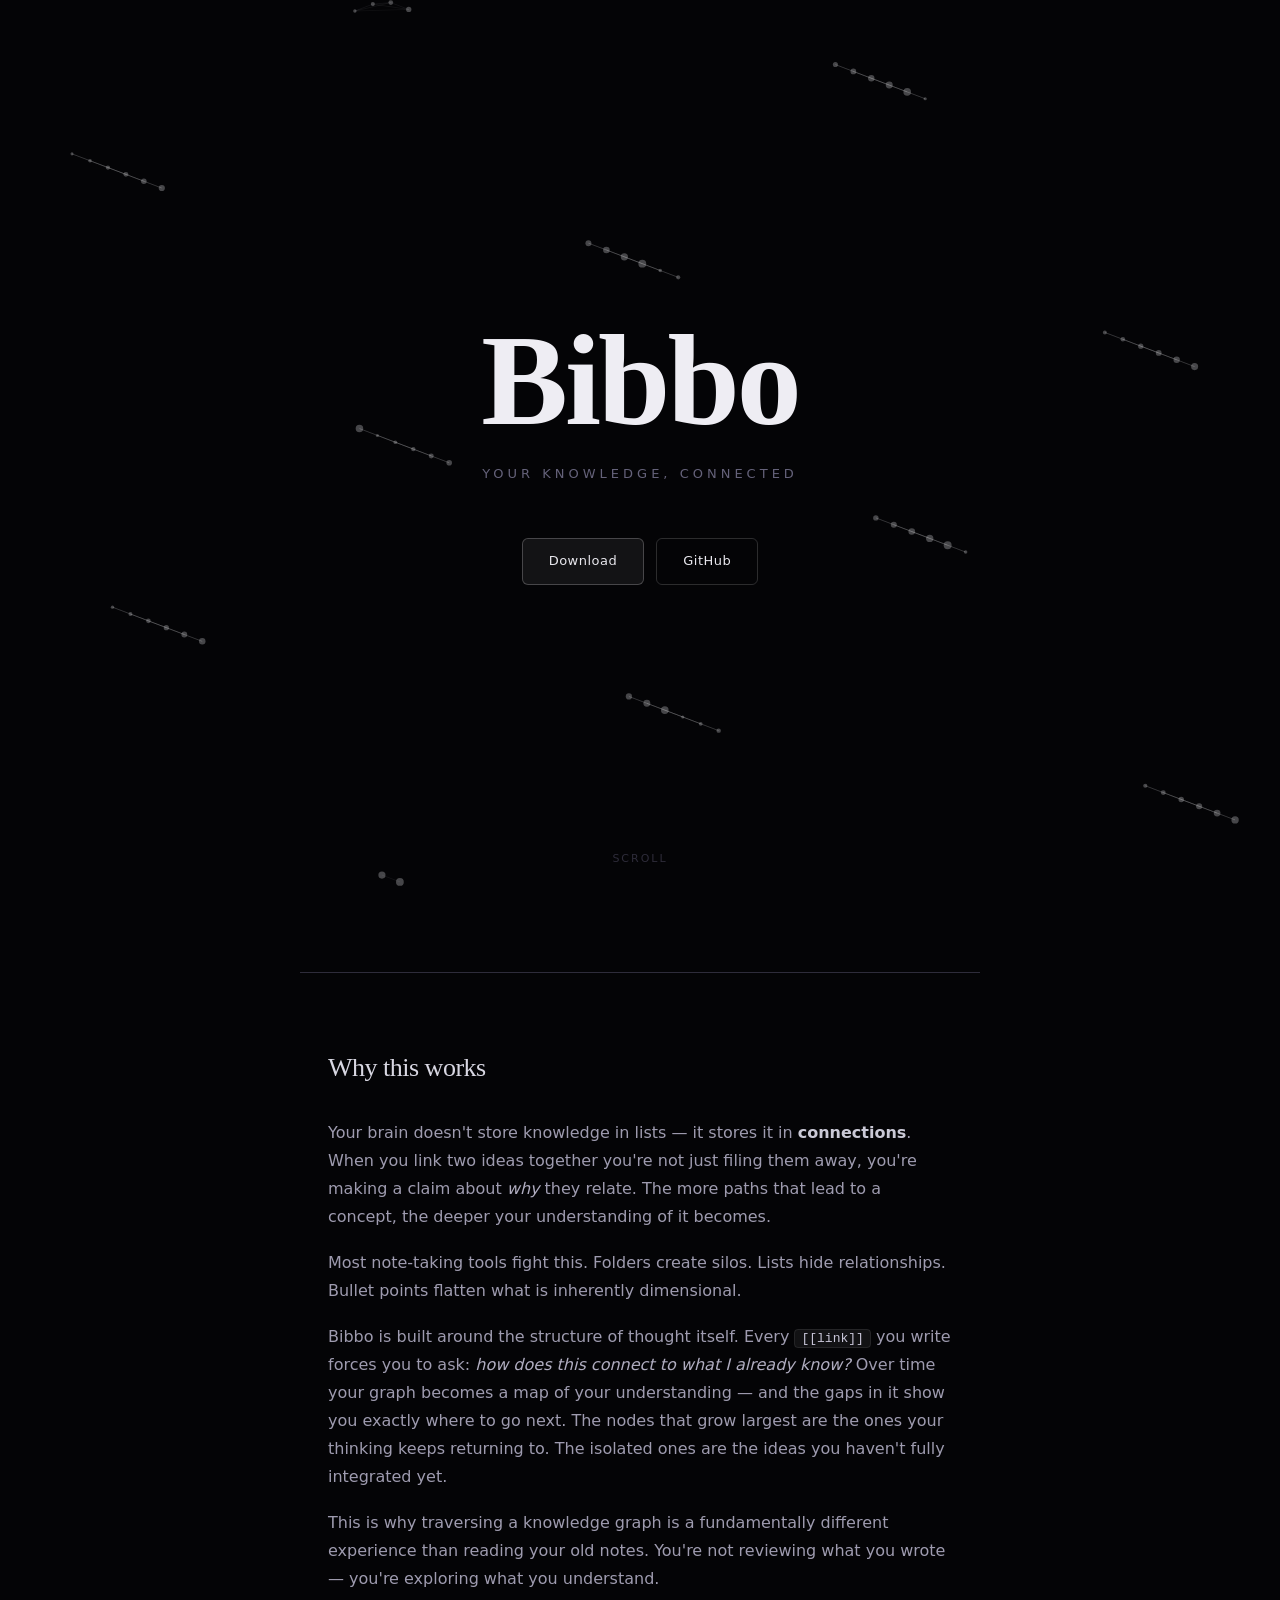
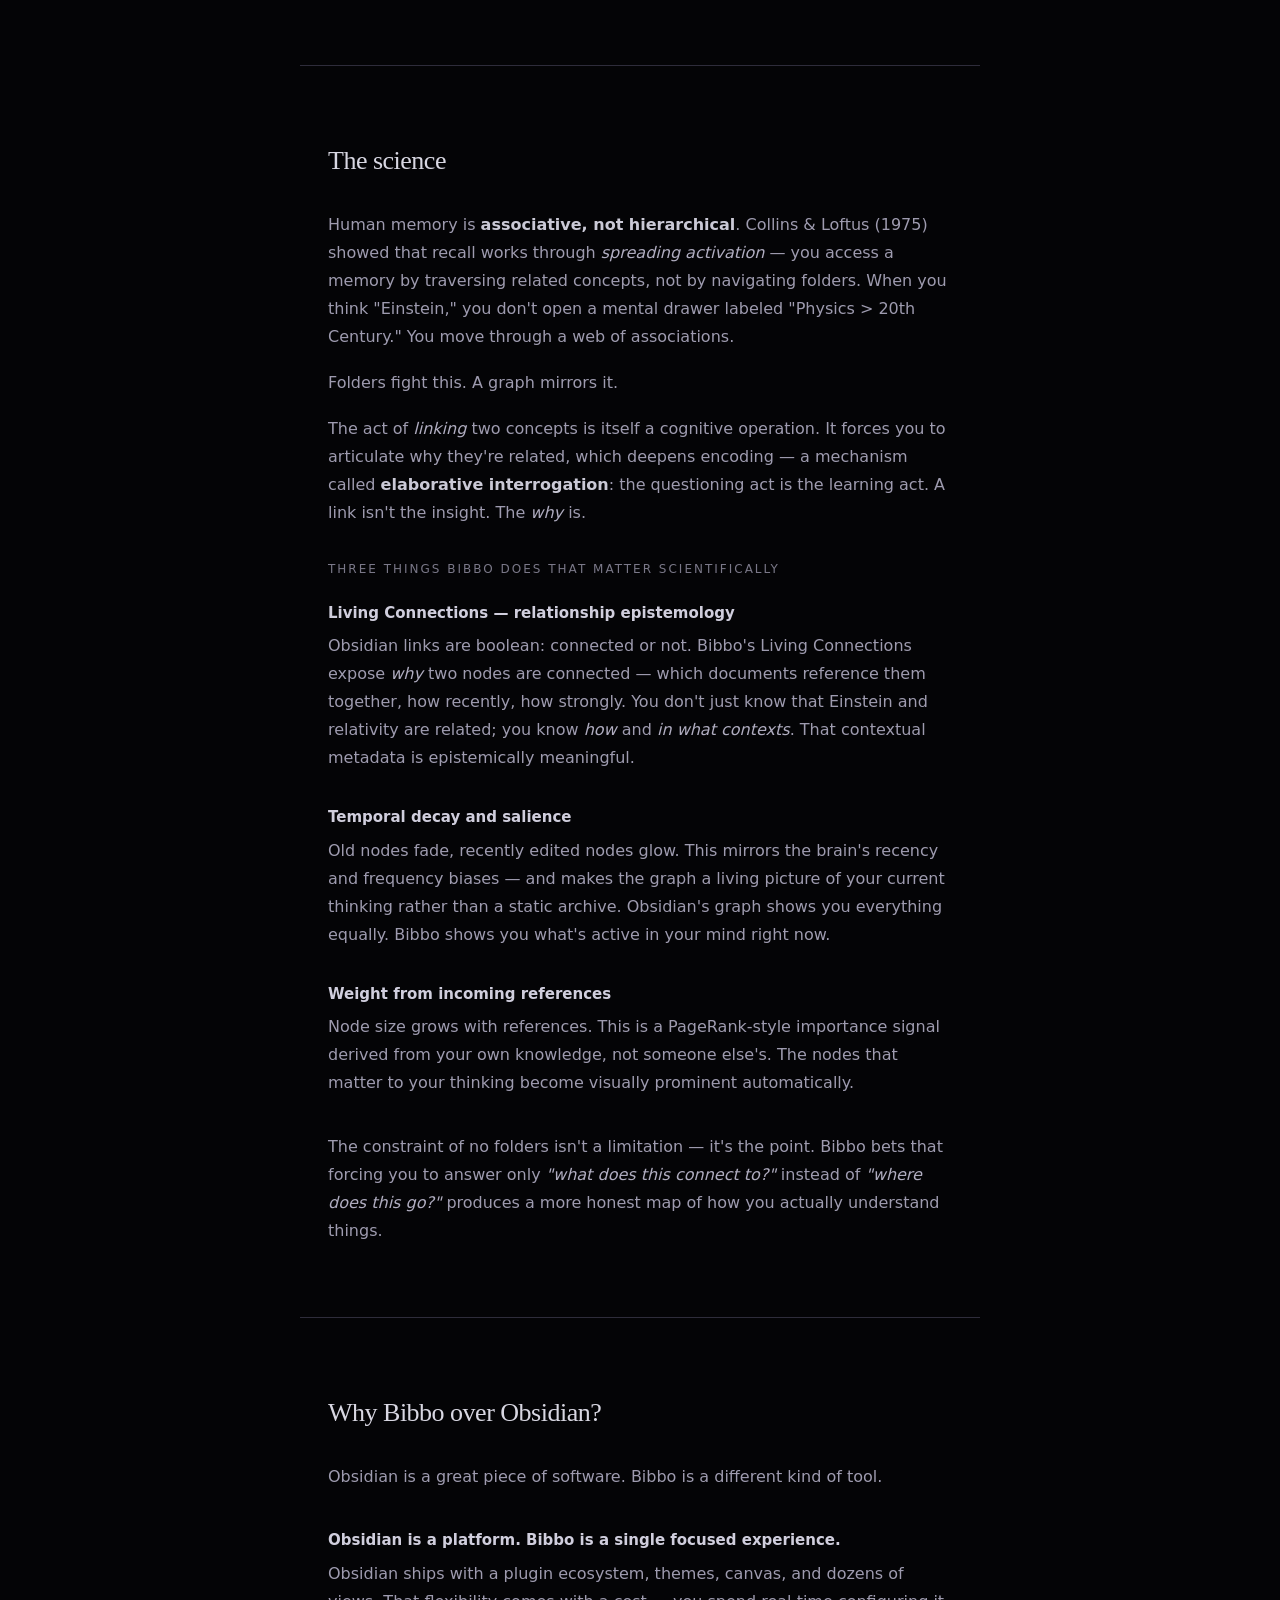
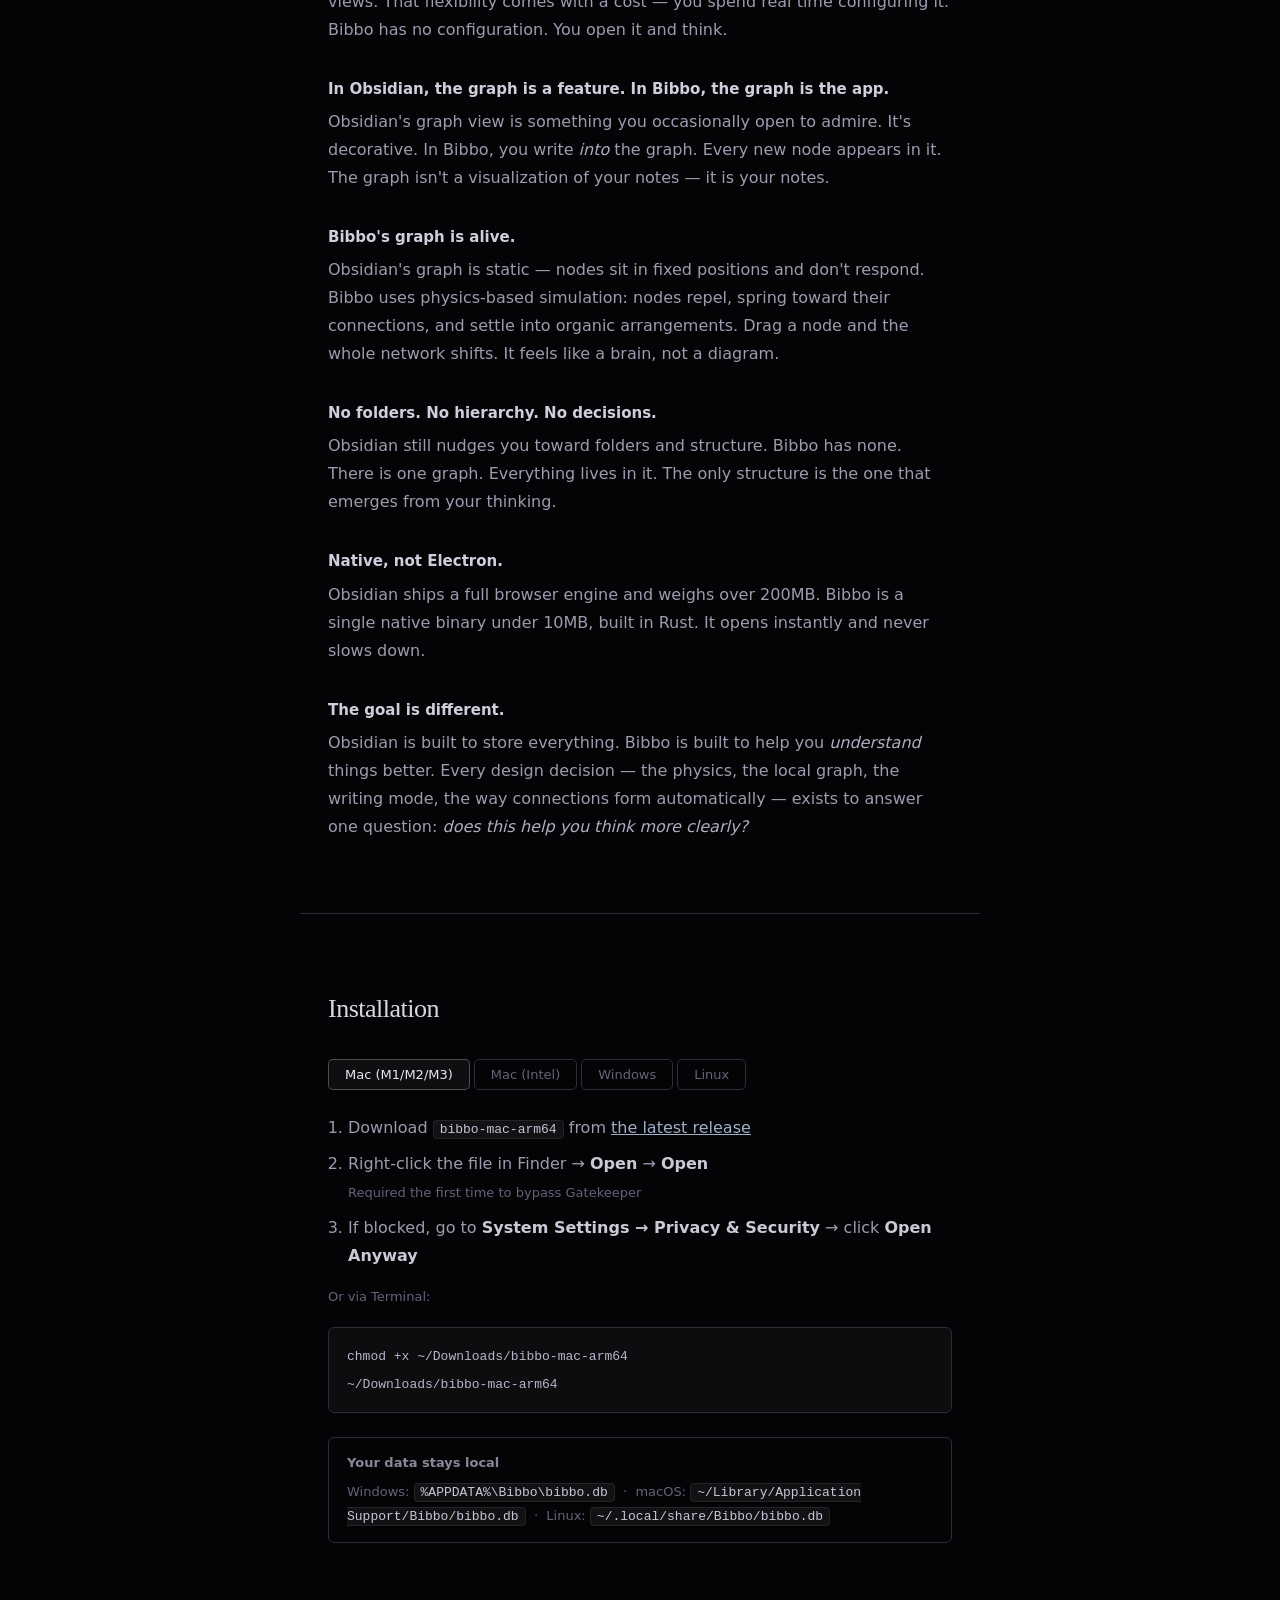
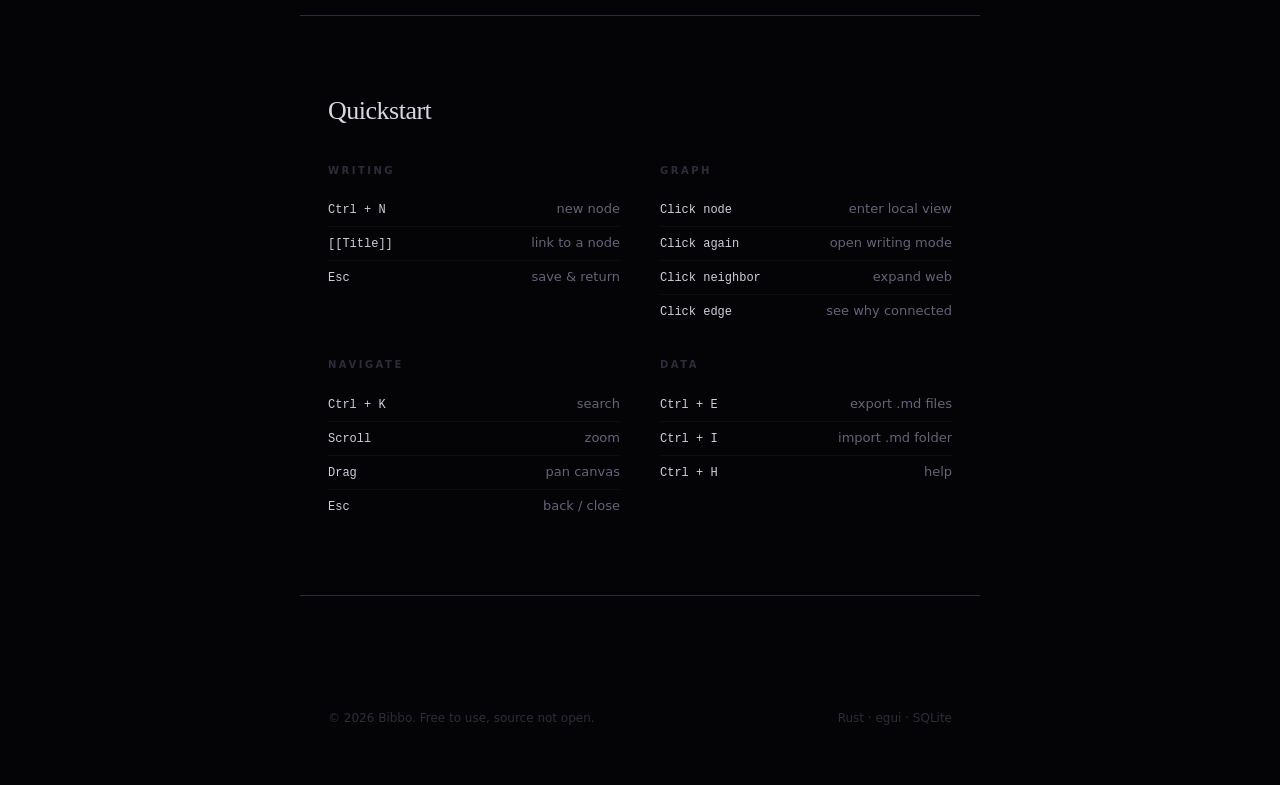
==== docs/index.html @ 81e9bf20 "updated readme" ====
<!DOCTYPE html>
<html lang="en">
<head>
  <meta charset="UTF-8" />
  <meta name="viewport" content="width=device-width, initial-scale=1.0" />
  <title>Bibbo — Your knowledge, connected</title>
  <meta name="description" content="A native desktop knowledge graph. Write nodes. Connections emerge." />
  <style>
    *, *::before, *::after { box-sizing: border-box; margin: 0; padding: 0; }

    :root {
      --bg:       #040406;
      --text:     #e8e7ed;
      --dim:      #65627a;
      --dimmer:   #2e2c3a;
      --accent:   #a0afc8;
      --node:     rgba(225, 224, 228, 0.32);
      --line:     rgba(225, 224, 228, 0.09);
      --max-w:    680px;
    }

    html { scroll-behavior: smooth; }

    body {
      background: var(--bg);
      color: var(--text);
      font-family: -apple-system, BlinkMacSystemFont, 'Segoe UI', system-ui, sans-serif;
      font-size: 16px;
      line-height: 1.75;
      overflow-x: hidden;
    }

    /* ── Canvas background ─────────────────────────────────────────── */
    #bg {
      position: fixed;
      inset: 0;
      z-index: 0;
      pointer-events: none;
    }

    /* ── Layout ────────────────────────────────────────────────────── */
    .page { position: relative; z-index: 1; }

    section {
      max-width: var(--max-w);
      margin: 0 auto;
      padding: 0 28px;
    }

    hr {
      border: none;
      border-top: 1px solid var(--dimmer);
      margin: 72px auto;
      max-width: var(--max-w);
    }

    /* ── Hero ──────────────────────────────────────────────────────── */
    .hero {
      min-height: 100vh;
      display: flex;
      flex-direction: column;
      align-items: center;
      justify-content: center;
      text-align: center;
      padding: 0 28px;
      max-width: 100%;
    }

    .hero-wordmark {
      font-family: Georgia, 'Times New Roman', serif;
      font-size: clamp(72px, 14vw, 130px);
      font-weight: bold;
      letter-spacing: -3px;
      color: #eeedf3;
      line-height: 1;
      margin-bottom: 18px;
    }

    .hero-sub {
      font-size: 13px;
      letter-spacing: 4px;
      text-transform: uppercase;
      color: var(--dim);
      margin-bottom: 52px;
    }

    .download-group {
      display: flex;
      gap: 12px;
      flex-wrap: wrap;
      justify-content: center;
    }

    .btn {
      display: inline-block;
      padding: 11px 26px;
      border: 1px solid rgba(225,224,228,0.18);
      border-radius: 6px;
      color: var(--text);
      text-decoration: none;
      font-size: 13px;
      letter-spacing: 0.5px;
      transition: border-color 0.2s, color 0.2s;
    }
    .btn:hover { border-color: rgba(225,224,228,0.5); color: #fff; }
    .btn.primary {
      background: rgba(225,224,228,0.07);
      border-color: rgba(225,224,228,0.25);
    }

    .scroll-hint {
      position: absolute;
      bottom: 32px;
      left: 50%;
      transform: translateX(-50%);
      color: var(--dimmer);
      font-size: 11px;
      letter-spacing: 2px;
      text-transform: uppercase;
      animation: pulse 2.8s ease-in-out infinite;
    }
    @keyframes pulse { 0%,100%{opacity:0.4} 50%{opacity:0.9} }

    /* ── Sections ──────────────────────────────────────────────────── */
    h2 {
      font-family: Georgia, 'Times New Roman', serif;
      font-size: 26px;
      font-weight: normal;
      color: #d8d7e2;
      margin-bottom: 28px;
      letter-spacing: -0.5px;
    }

    p { color: #9e9baf; margin-bottom: 18px; }
    p:last-child { margin-bottom: 0; }

    strong { color: #cac9d6; font-weight: 600; }
    em { color: #b0adc0; font-style: italic; }
    code {
      font-family: 'SF Mono', 'Fira Code', 'Consolas', monospace;
      font-size: 13px;
      background: rgba(255,255,255,0.06);
      border: 1px solid rgba(255,255,255,0.08);
      padding: 1px 6px;
      border-radius: 4px;
      color: #c8c5d8;
    }

    /* ── VS section ────────────────────────────────────────────────── */
    .vs-grid {
      display: flex;
      flex-direction: column;
      gap: 32px;
    }

    .vs-item strong {
      display: block;
      color: #d0cedd;
      margin-bottom: 6px;
      font-size: 15px;
    }

    .vs-item p { margin: 0; }

    /* ── Install ───────────────────────────────────────────────────── */
    .platform-tabs {
      display: flex;
      gap: 4px;
      margin-bottom: 24px;
    }

    .tab {
      padding: 7px 16px;
      border: 1px solid var(--dimmer);
      border-radius: 5px;
      background: none;
      color: var(--dim);
      font-size: 13px;
      cursor: pointer;
      transition: all 0.15s;
      font-family: inherit;
    }
    .tab.active, .tab:hover {
      border-color: rgba(225,224,228,0.3);
      color: var(--text);
      background: rgba(225,224,228,0.05);
    }

    .platform-content { display: none; }
    .platform-content.active { display: block; }

    ol { padding-left: 20px; color: #9e9baf; }
    ol li { margin-bottom: 8px; }

    pre {
      background: rgba(255,255,255,0.04);
      border: 1px solid var(--dimmer);
      border-radius: 6px;
      padding: 14px 18px;
      margin: 14px 0;
      overflow-x: auto;
    }
    pre code {
      background: none;
      border: none;
      padding: 0;
      font-size: 13px;
      color: #b8b5cc;
    }

    .data-note {
      margin-top: 24px;
      padding: 14px 18px;
      border: 1px solid var(--dimmer);
      border-radius: 6px;
      font-size: 13px;
      color: var(--dim);
    }
    .data-note strong { color: #8a8798; display: block; margin-bottom: 6px; }

    /* ── Keybinds ──────────────────────────────────────────────────── */
    .keybind-grid {
      display: grid;
      grid-template-columns: 1fr 1fr;
      gap: 28px 40px;
    }

    .keybind-group h3 {
      font-size: 10px;
      letter-spacing: 2.5px;
      text-transform: uppercase;
      color: var(--dimmer);
      margin-bottom: 14px;
    }

    .keybind-row {
      display: flex;
      justify-content: space-between;
      align-items: baseline;
      padding: 5px 0;
      border-bottom: 1px solid rgba(255,255,255,0.04);
      gap: 12px;
    }
    .keybind-row:last-child { border-bottom: none; }

    .key {
      font-family: 'SF Mono', 'Fira Code', monospace;
      font-size: 12px;
      color: #d0cedd;
      white-space: nowrap;
      flex-shrink: 0;
    }
    .keybind-desc { font-size: 13px; color: var(--dim); text-align: right; }

    /* ── Footer ────────────────────────────────────────────────────── */
    footer {
      max-width: var(--max-w);
      margin: 0 auto;
      padding: 40px 28px 60px;
      display: flex;
      justify-content: space-between;
      align-items: center;
      font-size: 12px;
      color: var(--dimmer);
    }

    footer a { color: var(--dimmer); text-decoration: none; }
    footer a:hover { color: var(--dim); }

    @media (max-width: 600px) {
      .keybind-grid { grid-template-columns: 1fr; }
      footer { flex-direction: column; gap: 8px; text-align: center; }
      .platform-tabs { flex-wrap: wrap; }
    }
  </style>
</head>
<body>

<canvas id="bg"></canvas>

<div class="page">

  <!-- ── Hero ──────────────────────────────────────────────────────── -->
  <div class="hero" style="position:relative">
    <div class="hero-wordmark">Bibbo</div>
    <div class="hero-sub">Your knowledge, connected</div>
    <div class="download-group">
      <a class="btn primary" href="https://github.com/HoraDomu/Bibbo/releases/latest">Download</a>
      <a class="btn" href="https://github.com/HoraDomu/Bibbo">GitHub</a>
    </div>
    <div class="scroll-hint">scroll</div>
  </div>

  <hr />

  <!-- ── Why it works ──────────────────────────────────────────────── -->
  <section>
    <h2>Why this works</h2>
    <p>Your brain doesn't store knowledge in lists — it stores it in <strong>connections</strong>. When you link two ideas together you're not just filing them away, you're making a claim about <em>why</em> they relate. The more paths that lead to a concept, the deeper your understanding of it becomes.</p>
    <p>Most note-taking tools fight this. Folders create silos. Lists hide relationships. Bullet points flatten what is inherently dimensional.</p>
    <p>Bibbo is built around the structure of thought itself. Every <code>[[link]]</code> you write forces you to ask: <em>how does this connect to what I already know?</em> Over time your graph becomes a map of your understanding — and the gaps in it show you exactly where to go next. The nodes that grow largest are the ones your thinking keeps returning to. The isolated ones are the ideas you haven't fully integrated yet.</p>
    <p>This is why traversing a knowledge graph is a fundamentally different experience than reading your old notes. You're not reviewing what you wrote — you're exploring what you understand.</p>
  </section>

  <hr />

  <!-- ── The science ───────────────────────────────────────────────── -->
  <section>
    <h2>The science</h2>
    <p>Human memory is <strong>associative, not hierarchical</strong>. Collins &amp; Loftus (1975) showed that recall works through <em>spreading activation</em> — you access a memory by traversing related concepts, not by navigating folders. When you think "Einstein," you don't open a mental drawer labeled "Physics &gt; 20th Century." You move through a web of associations.</p>
    <p>Folders fight this. A graph mirrors it.</p>
    <p>The act of <em>linking</em> two concepts is itself a cognitive operation. It forces you to articulate why they're related, which deepens encoding — a mechanism called <strong>elaborative interrogation</strong>: the questioning act is the learning act. A link isn't the insight. The <em>why</em> is.</p>
    <p style="margin-top:32px;margin-bottom:20px;color:#7a7888;font-size:12px;letter-spacing:2px;text-transform:uppercase">Three things Bibbo does that matter scientifically</p>
    <div class="vs-grid">
      <div class="vs-item">
        <strong>Living Connections — relationship epistemology</strong>
        <p>Obsidian links are boolean: connected or not. Bibbo's Living Connections expose <em>why</em> two nodes are connected — which documents reference them together, how recently, how strongly. You don't just know that Einstein and relativity are related; you know <em>how</em> and <em>in what contexts</em>. That contextual metadata is epistemically meaningful.</p>
      </div>
      <div class="vs-item">
        <strong>Temporal decay and salience</strong>
        <p>Old nodes fade, recently edited nodes glow. This mirrors the brain's recency and frequency biases — and makes the graph a living picture of your current thinking rather than a static archive. Obsidian's graph shows you everything equally. Bibbo shows you what's active in your mind right now.</p>
      </div>
      <div class="vs-item">
        <strong>Weight from incoming references</strong>
        <p>Node size grows with references. This is a PageRank-style importance signal derived from your own knowledge, not someone else's. The nodes that matter to your thinking become visually prominent automatically.</p>
      </div>
    </div>
    <p style="margin-top:36px">The constraint of no folders isn't a limitation — it's the point. Bibbo bets that forcing you to answer only <em>"what does this connect to?"</em> instead of <em>"where does this go?"</em> produces a more honest map of how you actually understand things.</p>
  </section>

  <hr />

  <!-- ── Why over Obsidian ──────────────────────────────────────────── -->
  <section>
    <h2>Why Bibbo over Obsidian?</h2>
    <p style="margin-bottom:36px">Obsidian is a great piece of software. Bibbo is a different kind of tool.</p>
    <div class="vs-grid">
      <div class="vs-item">
        <strong>Obsidian is a platform. Bibbo is a single focused experience.</strong>
        <p>Obsidian ships with a plugin ecosystem, themes, canvas, and dozens of views. That flexibility comes with a cost — you spend real time configuring it. Bibbo has no configuration. You open it and think.</p>
      </div>
      <div class="vs-item">
        <strong>In Obsidian, the graph is a feature. In Bibbo, the graph is the app.</strong>
        <p>Obsidian's graph view is something you occasionally open to admire. It's decorative. In Bibbo, you write <em>into</em> the graph. Every new node appears in it. The graph isn't a visualization of your notes — it is your notes.</p>
      </div>
      <div class="vs-item">
        <strong>Bibbo's graph is alive.</strong>
        <p>Obsidian's graph is static — nodes sit in fixed positions and don't respond. Bibbo uses physics-based simulation: nodes repel, spring toward their connections, and settle into organic arrangements. Drag a node and the whole network shifts. It feels like a brain, not a diagram.</p>
      </div>
      <div class="vs-item">
        <strong>No folders. No hierarchy. No decisions.</strong>
        <p>Obsidian still nudges you toward folders and structure. Bibbo has none. There is one graph. Everything lives in it. The only structure is the one that emerges from your thinking.</p>
      </div>
      <div class="vs-item">
        <strong>Native, not Electron.</strong>
        <p>Obsidian ships a full browser engine and weighs over 200MB. Bibbo is a single native binary under 10MB, built in Rust. It opens instantly and never slows down.</p>
      </div>
      <div class="vs-item">
        <strong>The goal is different.</strong>
        <p>Obsidian is built to store everything. Bibbo is built to help you <em>understand</em> things better. Every design decision — the physics, the local graph, the writing mode, the way connections form automatically — exists to answer one question: <em>does this help you think more clearly?</em></p>
      </div>
    </div>
  </section>

  <hr />

  <!-- ── Install ────────────────────────────────────────────────────── -->
  <section>
    <h2>Installation</h2>
    <div class="platform-tabs">
      <button class="tab active" onclick="showPlatform('mac-arm')">Mac (M1/M2/M3)</button>
      <button class="tab" onclick="showPlatform('mac-intel')">Mac (Intel)</button>
      <button class="tab" onclick="showPlatform('windows')">Windows</button>
      <button class="tab" onclick="showPlatform('linux')">Linux</button>
    </div>

    <div id="mac-arm" class="platform-content active">
      <ol>
        <li>Download <code>bibbo-mac-arm64</code> from <a href="https://github.com/HoraDomu/Bibbo/releases/latest" style="color:var(--accent)">the latest release</a></li>
        <li>Right-click the file in Finder → <strong>Open</strong> → <strong>Open</strong><br/><span style="color:var(--dim);font-size:13px">Required the first time to bypass Gatekeeper</span></li>
        <li>If blocked, go to <strong>System Settings → Privacy &amp; Security</strong> → click <strong>Open Anyway</strong></li>
      </ol>
      <p style="margin-top:16px;font-size:13px;color:var(--dim)">Or via Terminal:</p>
      <pre><code>chmod +x ~/Downloads/bibbo-mac-arm64
~/Downloads/bibbo-mac-arm64</code></pre>
    </div>

    <div id="mac-intel" class="platform-content">
      <ol>
        <li>Download <code>bibbo-mac-intel</code> from <a href="https://github.com/HoraDomu/Bibbo/releases/latest" style="color:var(--accent)">the latest release</a></li>
        <li>Right-click the file in Finder → <strong>Open</strong> → <strong>Open</strong></li>
        <li>If blocked, go to <strong>System Settings → Privacy &amp; Security</strong> → click <strong>Open Anyway</strong></li>
      </ol>
      <pre><code>chmod +x ~/Downloads/bibbo-mac-intel
~/Downloads/bibbo-mac-intel</code></pre>
    </div>

    <div id="windows" class="platform-content">
      <ol>
        <li>Download <code>bibbo-windows.exe</code> from <a href="https://github.com/HoraDomu/Bibbo/releases/latest" style="color:var(--accent)">the latest release</a></li>
        <li>Double-click to run — no installation needed</li>
        <li>If Windows Defender shows a warning, click <strong>More info → Run anyway</strong></li>
      </ol>
    </div>

    <div id="linux" class="platform-content">
      <ol>
        <li>Download <code>bibbo-linux</code> from <a href="https://github.com/HoraDomu/Bibbo/releases/latest" style="color:var(--accent)">the latest release</a></li>
      </ol>
      <pre><code>chmod +x ~/Downloads/bibbo-linux
~/Downloads/bibbo-linux</code></pre>
    </div>

    <div class="data-note">
      <strong>Your data stays local</strong>
      Windows: <code>%APPDATA%\Bibbo\bibbo.db</code> &nbsp;·&nbsp;
      macOS: <code>~/Library/Application Support/Bibbo/bibbo.db</code> &nbsp;·&nbsp;
      Linux: <code>~/.local/share/Bibbo/bibbo.db</code>
    </div>
  </section>

  <hr />

  <!-- ── Keybinds ───────────────────────────────────────────────────── -->
  <section>
    <h2>Quickstart</h2>
    <div class="keybind-grid">
      <div class="keybind-group">
        <h3>Writing</h3>
        <div class="keybind-row"><span class="key">Ctrl + N</span><span class="keybind-desc">new node</span></div>
        <div class="keybind-row"><span class="key">[[Title]]</span><span class="keybind-desc">link to a node</span></div>
        <div class="keybind-row"><span class="key">Esc</span><span class="keybind-desc">save &amp; return</span></div>
      </div>
      <div class="keybind-group">
        <h3>Graph</h3>
        <div class="keybind-row"><span class="key">Click node</span><span class="keybind-desc">enter local view</span></div>
        <div class="keybind-row"><span class="key">Click again</span><span class="keybind-desc">open writing mode</span></div>
        <div class="keybind-row"><span class="key">Click neighbor</span><span class="keybind-desc">expand web</span></div>
        <div class="keybind-row"><span class="key">Click edge</span><span class="keybind-desc">see why connected</span></div>
      </div>
      <div class="keybind-group">
        <h3>Navigate</h3>
        <div class="keybind-row"><span class="key">Ctrl + K</span><span class="keybind-desc">search</span></div>
        <div class="keybind-row"><span class="key">Scroll</span><span class="keybind-desc">zoom</span></div>
        <div class="keybind-row"><span class="key">Drag</span><span class="keybind-desc">pan canvas</span></div>
        <div class="keybind-row"><span class="key">Esc</span><span class="keybind-desc">back / close</span></div>
      </div>
      <div class="keybind-group">
        <h3>Data</h3>
        <div class="keybind-row"><span class="key">Ctrl + E</span><span class="keybind-desc">export .md files</span></div>
        <div class="keybind-row"><span class="key">Ctrl + I</span><span class="keybind-desc">import .md folder</span></div>
        <div class="keybind-row"><span class="key">Ctrl + H</span><span class="keybind-desc">help</span></div>
      </div>
    </div>
  </section>

  <hr />

  <!-- ── Footer ────────────────────────────────────────────────────── -->
  <footer>
    <span>© 2026 Bibbo. Free to use, source not open.</span>
    <span>Rust · egui · SQLite</span>
  </footer>

</div>

<script>
  // ── Canvas node animation ──────────────────────────────────────────
  const canvas = document.getElementById('bg');
  const ctx    = canvas.getContext('2d');

  const NODE_COUNT = 60;
  const MAX_DIST   = 190;
  const SPEED      = 0.28;

  let nodes = [];
  let W, H;

  function resize() {
    W = canvas.width  = window.innerWidth;
    H = canvas.height = window.innerHeight;
  }

  function init() {
    resize();
    nodes = Array.from({ length: NODE_COUNT }, (_, i) => {
      const seed = (i + 1) * 1664525 + 1013904223;
      return {
        x:  (seed         & 0xFFFF) / 0xFFFF * W,
        y:  ((seed >> 8)  & 0xFFFF) / 0xFFFF * H,
        vx: ((seed >> 16) & 0xFF)   / 255 * SPEED * 2 - SPEED,
        vy: ((seed >> 24) & 0xFF)   / 255 * SPEED * 2 - SPEED,
        r:  ((seed >> 12) & 0xFF)   / 255 * 2.5 + 1.5,
      };
    });
  }

  function draw() {
    ctx.clearRect(0, 0, W, H);

    for (const n of nodes) {
      n.x += n.vx;
      n.y += n.vy;
      if (n.x < 0)  { n.x = 0;  n.vx *= -1; }
      if (n.x > W)  { n.x = W;  n.vx *= -1; }
      if (n.y < 0)  { n.y = 0;  n.vy *= -1; }
      if (n.y > H)  { n.y = H;  n.vy *= -1; }
    }

    // Edges
    for (let i = 0; i < nodes.length; i++) {
      for (let j = i + 1; j < nodes.length; j++) {
        const dx = nodes[i].x - nodes[j].x;
        const dy = nodes[i].y - nodes[j].y;
        const d  = Math.sqrt(dx * dx + dy * dy);
        if (d < MAX_DIST) {
          ctx.beginPath();
          ctx.moveTo(nodes[i].x, nodes[i].y);
          ctx.lineTo(nodes[j].x, nodes[j].y);
          ctx.strokeStyle = `rgba(225,224,228,${(1 - d / MAX_DIST) * 0.10})`;
          ctx.lineWidth = 0.7;
          ctx.stroke();
        }
      }
    }

    // Nodes
    for (const n of nodes) {
      ctx.beginPath();
      ctx.arc(n.x, n.y, n.r, 0, Math.PI * 2);
      ctx.fillStyle = 'rgba(225,224,228,0.30)';
      ctx.fill();
    }

    requestAnimationFrame(draw);
  }

  window.addEventListener('resize', () => { resize(); });
  init();
  draw();

  // ── Platform tabs ─────────────────────────────────────────────────
  function showPlatform(id) {
    document.querySelectorAll('.platform-content').forEach(el => el.classList.remove('active'));
    document.querySelectorAll('.tab').forEach(el => el.classList.remove('active'));
    document.getElementById(id).classList.add('active');
    event.target.classList.add('active');
  }
</script>

</body>
</html>
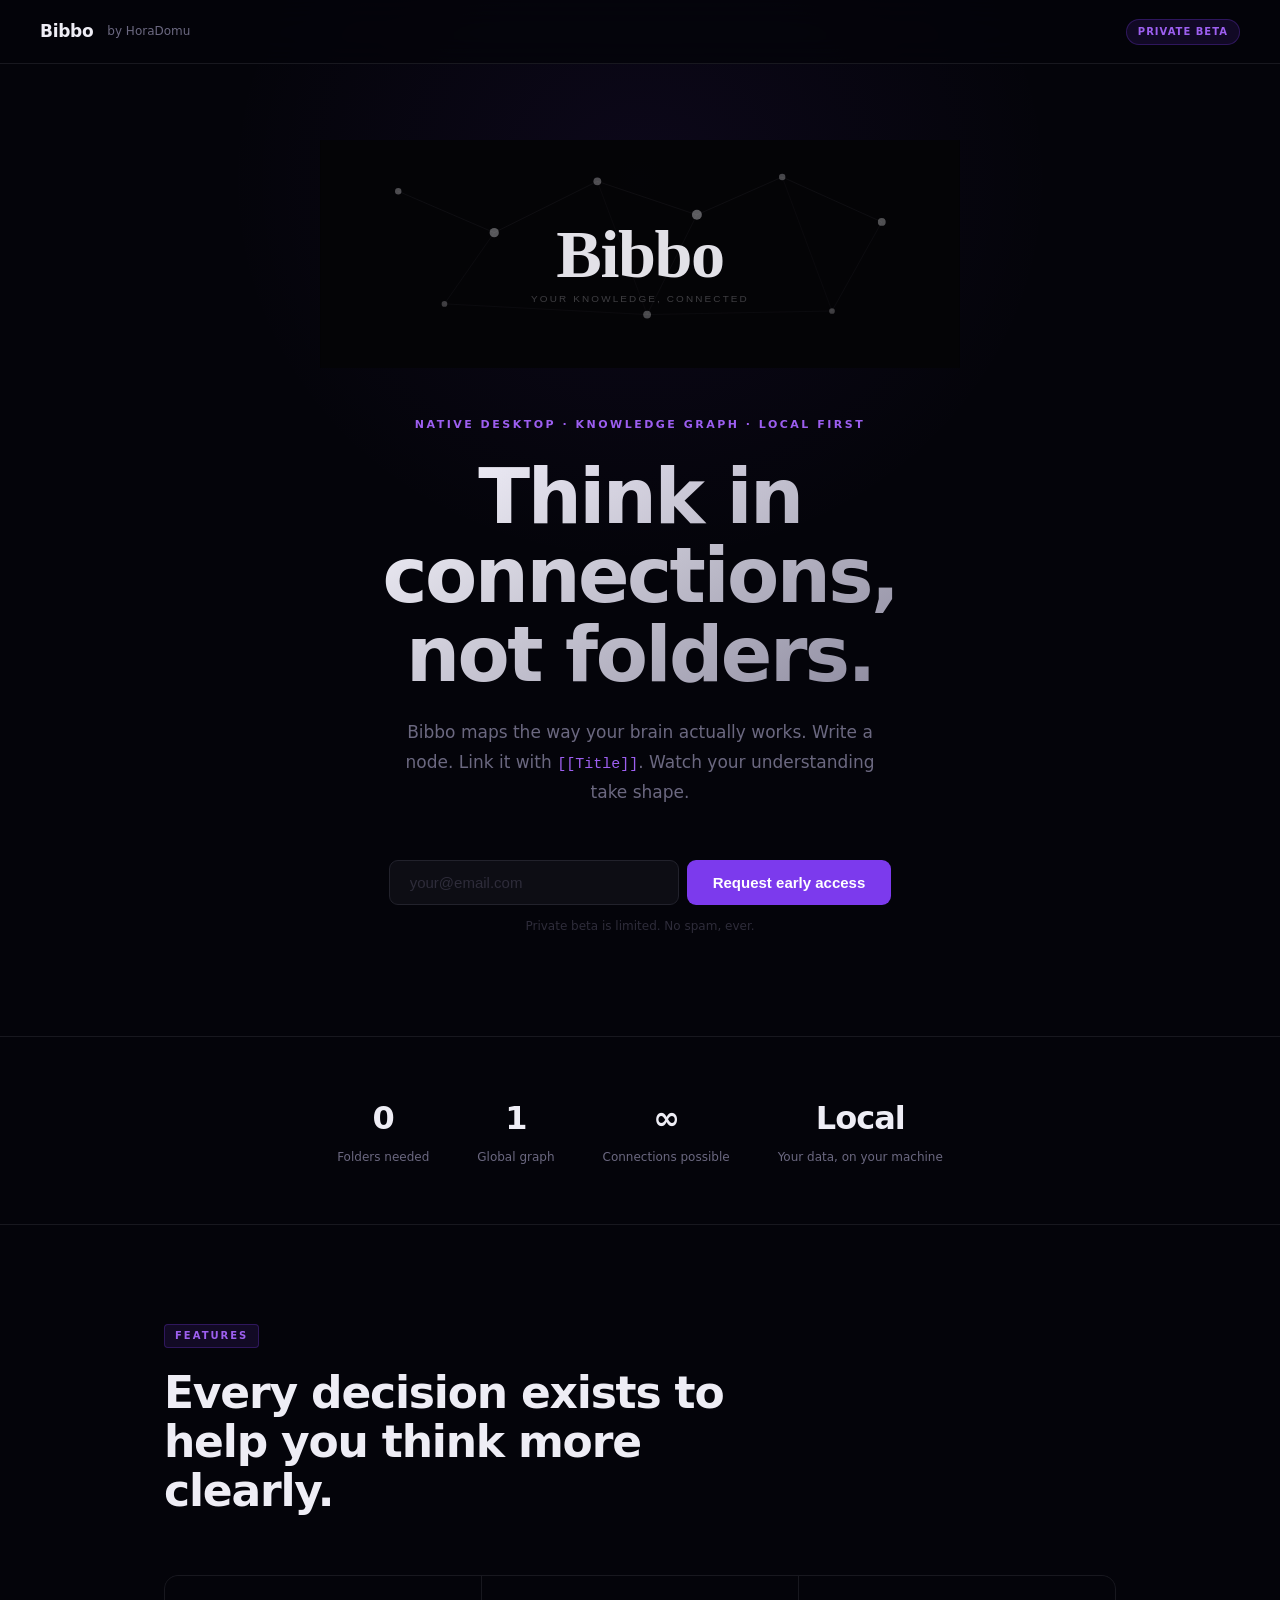
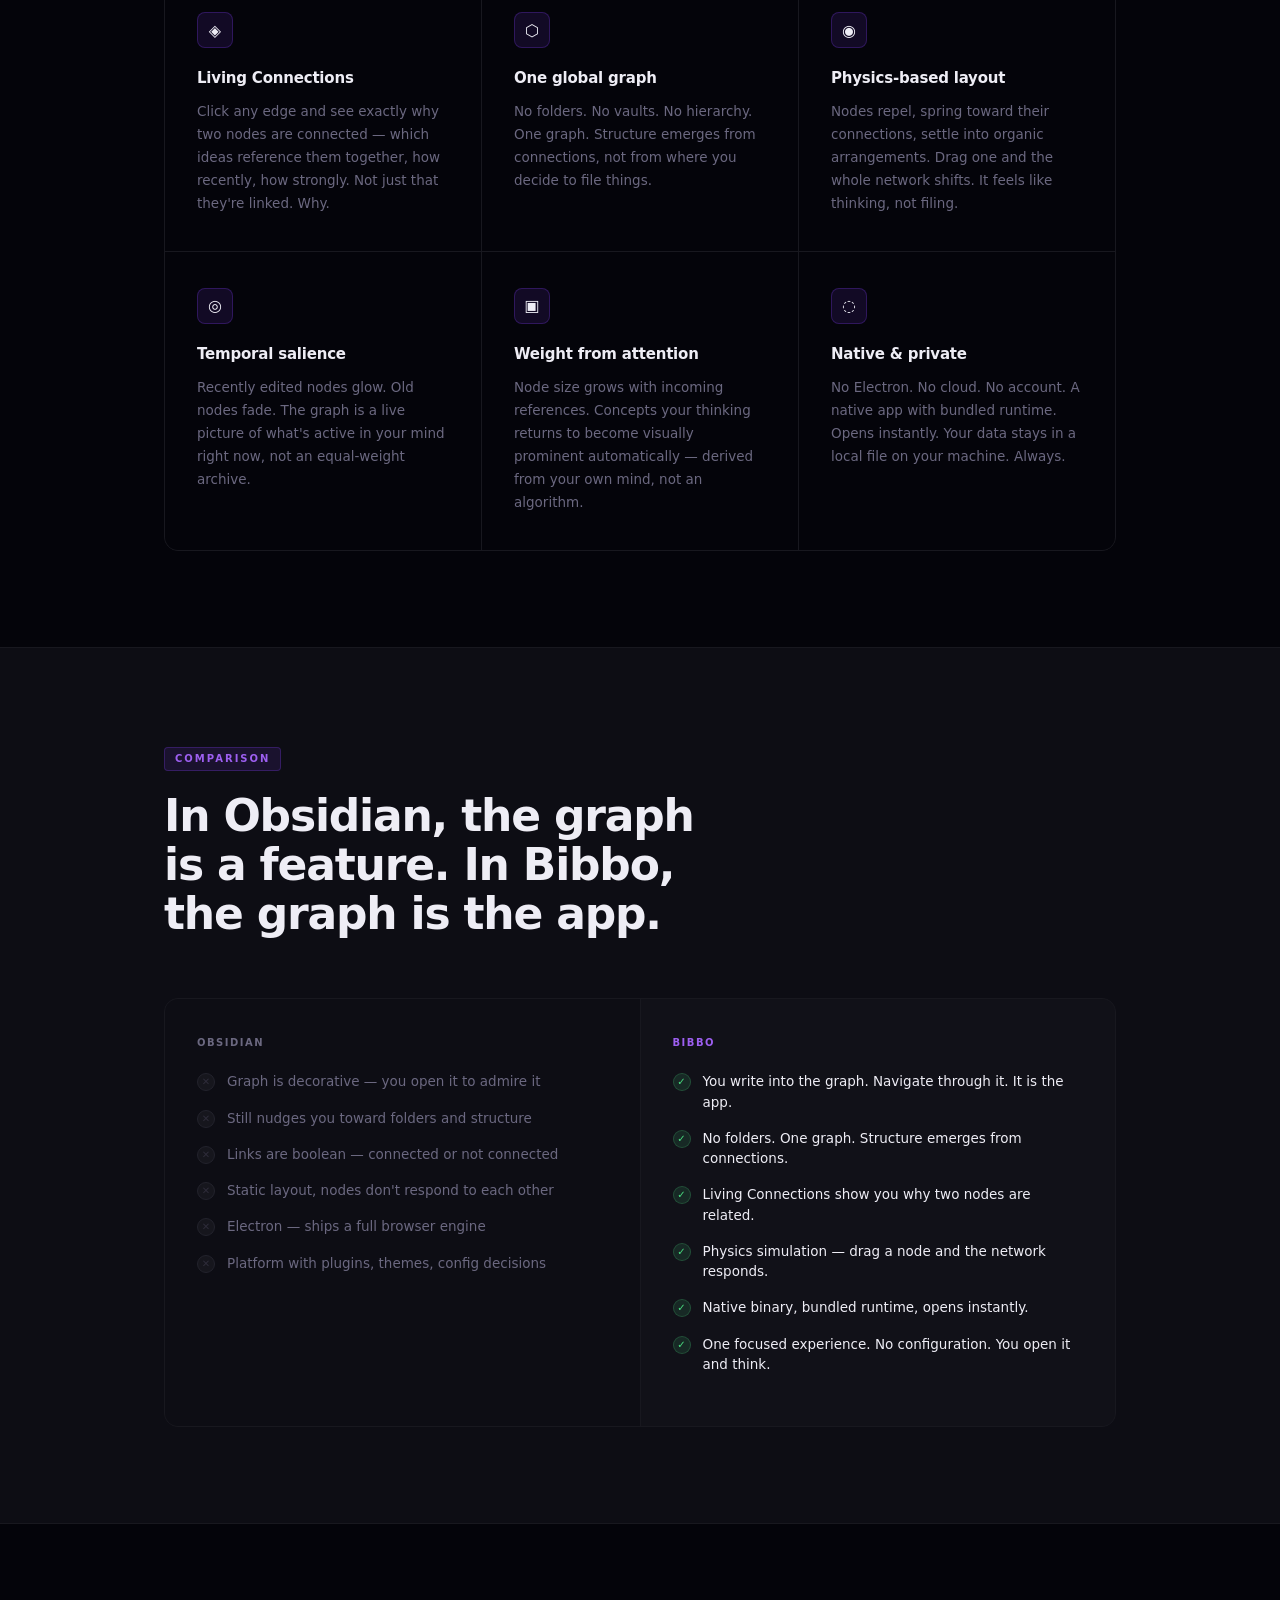
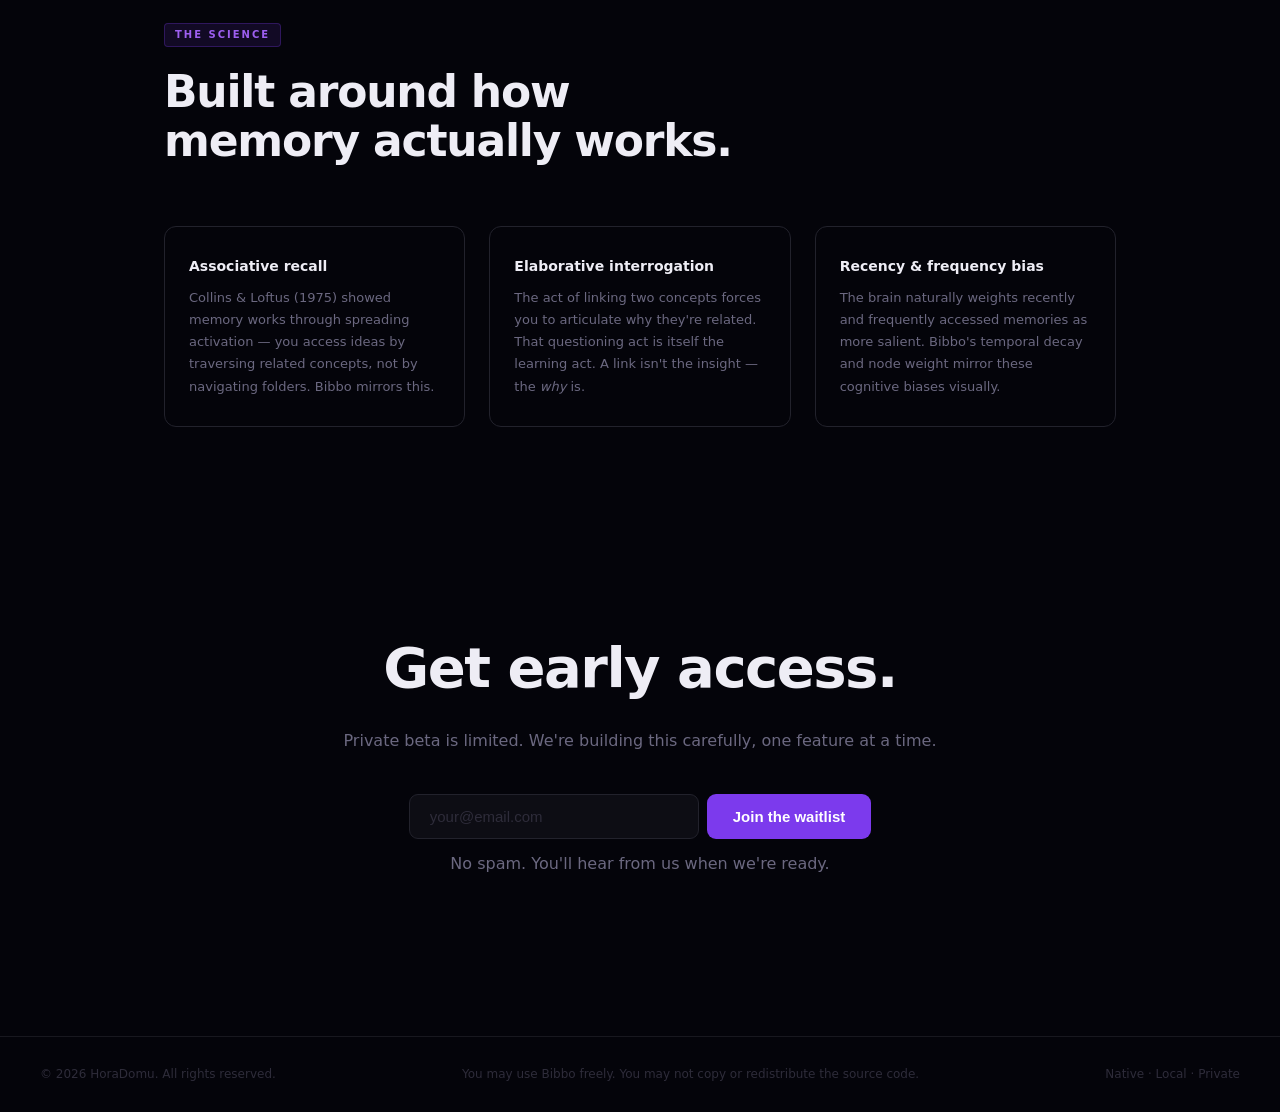
==== commit 5593f472: "Move site into docs/ for github Pages" ====
--- a/docs/index.html
+++ b/docs/index.html
@@ -3,20 +3,27 @@
 <head>
   <meta charset="UTF-8" />
   <meta name="viewport" content="width=device-width, initial-scale=1.0" />
-  <title>Bibbo — Your knowledge, connected</title>
-  <meta name="description" content="A native desktop knowledge graph. Write nodes. Connections emerge." />
+  <title>Bibbo — Think in connections, not folders</title>
+  <meta name="description" content="A native desktop knowledge graph by HoraDomu. Write nodes. Connections emerge. Private beta — join the waitlist." />
+  <meta property="og:title" content="Bibbo — Think in connections, not folders" />
+  <meta property="og:description" content="A native desktop knowledge graph. Write nodes. Connections emerge." />
+  <meta property="og:type" content="website" />
   <style>
     *, *::before, *::after { box-sizing: border-box; margin: 0; padding: 0; }
 
     :root {
-      --bg:       #040406;
-      --text:     #e8e7ed;
-      --dim:      #65627a;
-      --dimmer:   #2e2c3a;
-      --accent:   #a0afc8;
-      --node:     rgba(225, 224, 228, 0.32);
-      --line:     rgba(225, 224, 228, 0.09);
-      --max-w:    680px;
+      --bg:           #04040a;
+      --surface:      #0d0d14;
+      --surface2:     #111118;
+      --border:       #18181f;
+      --border2:      #22222c;
+      --text:         #eeedf5;
+      --muted:        #6b6880;
+      --dim:          #2e2c3a;
+      --accent:       #7c3aed;
+      --accent-mid:   #9d5ff0;
+      --accent-glow:  rgba(124, 58, 237, 0.12);
+      --accent-border: rgba(124, 58, 237, 0.28);
     }
 
     html { scroll-behavior: smooth; }
@@ -25,36 +32,66 @@
       background: var(--bg);
       color: var(--text);
       font-family: -apple-system, BlinkMacSystemFont, 'Segoe UI', system-ui, sans-serif;
-      font-size: 16px;
-      line-height: 1.75;
+      line-height: 1.6;
+      -webkit-font-smoothing: antialiased;
       overflow-x: hidden;
     }
 
-    /* ── Canvas background ─────────────────────────────────────────── */
-    #bg {
+    /* ─── Nav ─────────────────────────────────────────────── */
+    nav {
       position: fixed;
-      inset: 0;
-      z-index: 0;
-      pointer-events: none;
-    }
-
-    /* ── Layout ────────────────────────────────────────────────────── */
-    .page { position: relative; z-index: 1; }
-
-    section {
-      max-width: var(--max-w);
-      margin: 0 auto;
-      padding: 0 28px;
-    }
-
-    hr {
-      border: none;
-      border-top: 1px solid var(--dimmer);
-      margin: 72px auto;
-      max-width: var(--max-w);
-    }
-
-    /* ── Hero ──────────────────────────────────────────────────────── */
+      top: 0; left: 0; right: 0;
+      z-index: 100;
+      display: flex;
+      align-items: center;
+      justify-content: space-between;
+      padding: 18px 40px;
+      background: rgba(4,4,10,0.82);
+      backdrop-filter: blur(16px);
+      -webkit-backdrop-filter: blur(16px);
+      border-bottom: 1px solid var(--border);
+    }
+
+    .nav-left {
+      display: flex;
+      align-items: center;
+      gap: 14px;
+    }
+
+    .nav-logo {
+      font-size: 17px;
+      font-weight: 700;
+      letter-spacing: -0.3px;
+      color: var(--text);
+      text-decoration: none;
+    }
+
+    .nav-by {
+      font-size: 12px;
+      color: var(--muted);
+    }
+
+    .nav-by a {
+      color: var(--muted);
+      text-decoration: none;
+      transition: color 0.15s;
+    }
+
+    .nav-by a:hover { color: var(--text); }
+
+    .beta-pill {
+      font-size: 10px;
+      font-weight: 600;
+      letter-spacing: 1px;
+      text-transform: uppercase;
+      color: var(--accent-mid);
+      background: var(--accent-glow);
+      border: 1px solid var(--accent-border);
+      border-radius: 20px;
+      padding: 4px 11px;
+    }
+
+    /* ─── Hero ─────────────────────────────────────────────── */
     .hero {
       min-height: 100vh;
       display: flex;
@@ -62,491 +99,535 @@
       align-items: center;
       justify-content: center;
       text-align: center;
-      padding: 0 28px;
-      max-width: 100%;
-    }
-
-    .hero-wordmark {
-      font-family: Georgia, 'Times New Roman', serif;
-      font-size: clamp(72px, 14vw, 130px);
-      font-weight: bold;
-      letter-spacing: -3px;
-      color: #eeedf3;
-      line-height: 1;
-      margin-bottom: 18px;
+      padding: 140px 24px 100px;
+      position: relative;
+    }
+
+    .hero-glow {
+      position: absolute;
+      top: 0; left: 50%;
+      transform: translateX(-50%);
+      width: 900px;
+      height: 600px;
+      background: radial-gradient(ellipse at 50% 30%, rgba(124,58,237,0.07) 0%, transparent 65%);
+      pointer-events: none;
+    }
+
+    .hero-logo {
+      width: min(640px, 90vw);
+      margin-bottom: 48px;
+      opacity: 0.95;
+    }
+
+    .hero-eyebrow {
+      font-size: 11px;
+      font-weight: 600;
+      letter-spacing: 2.5px;
+      text-transform: uppercase;
+      color: var(--accent-mid);
+      margin-bottom: 24px;
+    }
+
+    .hero h1 {
+      font-size: clamp(36px, 6.5vw, 76px);
+      font-weight: 700;
+      letter-spacing: -2.5px;
+      line-height: 1.04;
+      max-width: 780px;
+      margin-bottom: 24px;
+      background: linear-gradient(145deg, #eeedf5 20%, #7b788f 100%);
+      -webkit-background-clip: text;
+      -webkit-text-fill-color: transparent;
+      background-clip: text;
     }
 
     .hero-sub {
-      font-size: 13px;
-      letter-spacing: 4px;
-      text-transform: uppercase;
-      color: var(--dim);
-      margin-bottom: 52px;
-    }
-
-    .download-group {
-      display: flex;
+      font-size: 17px;
+      color: var(--muted);
+      max-width: 480px;
+      margin: 0 auto 52px;
+      line-height: 1.75;
+    }
+
+    /* ─── Waitlist ──────────────────────────────────────────── */
+    .waitlist-wrap {
+      display: flex;
+      flex-direction: column;
+      align-items: center;
       gap: 12px;
+    }
+
+    .waitlist-form {
+      display: flex;
+      gap: 8px;
       flex-wrap: wrap;
       justify-content: center;
     }
 
-    .btn {
+    .waitlist-form input[type="email"] {
+      background: var(--surface);
+      border: 1px solid var(--border2);
+      border-radius: 9px;
+      color: var(--text);
+      font-size: 15px;
+      padding: 13px 20px;
+      width: 290px;
+      outline: none;
+      transition: border-color 0.2s, box-shadow 0.2s;
+    }
+
+    .waitlist-form input::placeholder { color: var(--dim); }
+
+    .waitlist-form input:focus {
+      border-color: var(--accent-border);
+      box-shadow: 0 0 0 3px var(--accent-glow);
+    }
+
+    .waitlist-form button {
+      background: var(--accent);
+      border: none;
+      border-radius: 9px;
+      color: #fff;
+      cursor: pointer;
+      font-size: 15px;
+      font-weight: 600;
+      padding: 13px 26px;
+      transition: background 0.15s, transform 0.1s;
+      white-space: nowrap;
+    }
+
+    .waitlist-form button:hover { background: var(--accent-mid); }
+    .waitlist-form button:active { transform: scale(0.97); }
+
+    .waitlist-note {
+      font-size: 12px;
+      color: var(--dim);
+    }
+
+    .confirmed {
+      display: none;
+      font-size: 14px;
+      color: #4ade80;
+      background: rgba(74,222,128,0.08);
+      border: 1px solid rgba(74,222,128,0.2);
+      border-radius: 8px;
+      padding: 10px 20px;
+    }
+
+    /* ─── Stats row ─────────────────────────────────────────── */
+    .stats {
+      display: flex;
+      justify-content: center;
+      gap: 48px;
+      padding: 56px 24px;
+      border-top: 1px solid var(--border);
+      border-bottom: 1px solid var(--border);
+      flex-wrap: wrap;
+    }
+
+    .stat { text-align: center; }
+
+    .stat-num {
+      font-size: 32px;
+      font-weight: 700;
+      letter-spacing: -1px;
+      color: var(--text);
+      display: block;
+    }
+
+    .stat-label {
+      font-size: 12px;
+      color: var(--muted);
+      margin-top: 4px;
+    }
+
+    /* ─── Features ──────────────────────────────────────────── */
+    .section {
+      max-width: 1000px;
+      margin: 0 auto;
+      padding: 96px 24px;
+    }
+
+    .section-tag {
       display: inline-block;
-      padding: 11px 26px;
-      border: 1px solid rgba(225,224,228,0.18);
-      border-radius: 6px;
-      color: var(--text);
-      text-decoration: none;
-      font-size: 13px;
-      letter-spacing: 0.5px;
-      transition: border-color 0.2s, color 0.2s;
-    }
-    .btn:hover { border-color: rgba(225,224,228,0.5); color: #fff; }
-    .btn.primary {
-      background: rgba(225,224,228,0.07);
-      border-color: rgba(225,224,228,0.25);
-    }
-
-    .scroll-hint {
-      position: absolute;
-      bottom: 32px;
-      left: 50%;
-      transform: translateX(-50%);
-      color: var(--dimmer);
-      font-size: 11px;
+      font-size: 10px;
+      font-weight: 700;
       letter-spacing: 2px;
       text-transform: uppercase;
-      animation: pulse 2.8s ease-in-out infinite;
-    }
-    @keyframes pulse { 0%,100%{opacity:0.4} 50%{opacity:0.9} }
-
-    /* ── Sections ──────────────────────────────────────────────────── */
-    h2 {
-      font-family: Georgia, 'Times New Roman', serif;
-      font-size: 26px;
-      font-weight: normal;
-      color: #d8d7e2;
-      margin-bottom: 28px;
-      letter-spacing: -0.5px;
-    }
-
-    p { color: #9e9baf; margin-bottom: 18px; }
-    p:last-child { margin-bottom: 0; }
-
-    strong { color: #cac9d6; font-weight: 600; }
-    em { color: #b0adc0; font-style: italic; }
-    code {
-      font-family: 'SF Mono', 'Fira Code', 'Consolas', monospace;
-      font-size: 13px;
-      background: rgba(255,255,255,0.06);
-      border: 1px solid rgba(255,255,255,0.08);
-      padding: 1px 6px;
+      color: var(--accent-mid);
+      background: var(--accent-glow);
+      border: 1px solid var(--accent-border);
       border-radius: 4px;
-      color: #c8c5d8;
-    }
-
-    /* ── VS section ────────────────────────────────────────────────── */
+      padding: 3px 10px;
+      margin-bottom: 20px;
+    }
+
+    .section-title {
+      font-size: clamp(26px, 4vw, 44px);
+      font-weight: 700;
+      letter-spacing: -1.2px;
+      line-height: 1.12;
+      margin-bottom: 60px;
+      max-width: 580px;
+    }
+
+    .grid {
+      display: grid;
+      grid-template-columns: repeat(auto-fit, minmax(280px, 1fr));
+      gap: 1px;
+      border: 1px solid var(--border);
+      border-radius: 14px;
+      overflow: hidden;
+      background: var(--border);
+    }
+
+    .card {
+      background: var(--bg);
+      padding: 36px 32px;
+      transition: background 0.18s;
+    }
+
+    .card:hover { background: var(--surface); }
+
+    .card-icon {
+      width: 36px;
+      height: 36px;
+      border-radius: 8px;
+      background: var(--accent-glow);
+      border: 1px solid var(--accent-border);
+      display: flex;
+      align-items: center;
+      justify-content: center;
+      margin-bottom: 18px;
+      font-size: 16px;
+    }
+
+    .card h3 {
+      font-size: 15px;
+      font-weight: 600;
+      letter-spacing: -0.2px;
+      margin-bottom: 10px;
+      color: var(--text);
+    }
+
+    .card p {
+      font-size: 13.5px;
+      color: var(--muted);
+      line-height: 1.7;
+    }
+
+    /* ─── vs section ────────────────────────────────────────── */
+    .vs-section {
+      background: var(--surface);
+      border-top: 1px solid var(--border);
+      border-bottom: 1px solid var(--border);
+    }
+
     .vs-grid {
-      display: flex;
-      flex-direction: column;
-      gap: 32px;
-    }
-
-    .vs-item strong {
-      display: block;
-      color: #d0cedd;
-      margin-bottom: 6px;
-      font-size: 15px;
-    }
-
-    .vs-item p { margin: 0; }
-
-    /* ── Install ───────────────────────────────────────────────────── */
-    .platform-tabs {
-      display: flex;
-      gap: 4px;
-      margin-bottom: 24px;
-    }
-
-    .tab {
-      padding: 7px 16px;
-      border: 1px solid var(--dimmer);
-      border-radius: 5px;
-      background: none;
-      color: var(--dim);
-      font-size: 13px;
-      cursor: pointer;
-      transition: all 0.15s;
-      font-family: inherit;
-    }
-    .tab.active, .tab:hover {
-      border-color: rgba(225,224,228,0.3);
-      color: var(--text);
-      background: rgba(225,224,228,0.05);
-    }
-
-    .platform-content { display: none; }
-    .platform-content.active { display: block; }
-
-    ol { padding-left: 20px; color: #9e9baf; }
-    ol li { margin-bottom: 8px; }
-
-    pre {
-      background: rgba(255,255,255,0.04);
-      border: 1px solid var(--dimmer);
-      border-radius: 6px;
-      padding: 14px 18px;
-      margin: 14px 0;
-      overflow-x: auto;
-    }
-    pre code {
-      background: none;
-      border: none;
-      padding: 0;
-      font-size: 13px;
-      color: #b8b5cc;
-    }
-
-    .data-note {
-      margin-top: 24px;
-      padding: 14px 18px;
-      border: 1px solid var(--dimmer);
-      border-radius: 6px;
-      font-size: 13px;
-      color: var(--dim);
-    }
-    .data-note strong { color: #8a8798; display: block; margin-bottom: 6px; }
-
-    /* ── Keybinds ──────────────────────────────────────────────────── */
-    .keybind-grid {
       display: grid;
       grid-template-columns: 1fr 1fr;
-      gap: 28px 40px;
-    }
-
-    .keybind-group h3 {
+      gap: 1px;
+      background: var(--border);
+      border: 1px solid var(--border);
+      border-radius: 14px;
+      overflow: hidden;
+    }
+
+    @media (max-width: 640px) { .vs-grid { grid-template-columns: 1fr; } }
+
+    .vs-col {
+      background: var(--surface2);
+      padding: 36px 32px;
+    }
+
+    .vs-col.theirs { background: var(--surface); }
+
+    .vs-col-label {
       font-size: 10px;
-      letter-spacing: 2.5px;
+      font-weight: 700;
+      letter-spacing: 1.5px;
       text-transform: uppercase;
-      color: var(--dimmer);
-      margin-bottom: 14px;
-    }
-
-    .keybind-row {
-      display: flex;
+      color: var(--muted);
+      margin-bottom: 20px;
+    }
+
+    .vs-col.ours .vs-col-label { color: var(--accent-mid); }
+
+    .vs-row {
+      display: flex;
+      align-items: flex-start;
+      gap: 12px;
+      margin-bottom: 16px;
+    }
+
+    .vs-icon {
+      width: 18px;
+      height: 18px;
+      border-radius: 50%;
+      display: flex;
+      align-items: center;
+      justify-content: center;
+      font-size: 10px;
+      flex-shrink: 0;
+      margin-top: 2px;
+    }
+
+    .vs-icon.yes { background: rgba(74,222,128,0.12); color: #4ade80; border: 1px solid rgba(74,222,128,0.2); }
+    .vs-icon.no  { background: rgba(255,255,255,0.04); color: var(--dim); border: 1px solid var(--border2); }
+
+    .vs-text {
+      font-size: 13.5px;
+      line-height: 1.5;
+    }
+
+    .vs-text.active { color: var(--text); }
+    .vs-text.passive { color: var(--muted); }
+
+    /* ─── Science ───────────────────────────────────────────── */
+    .science-grid {
+      display: grid;
+      grid-template-columns: 1fr 1fr 1fr;
+      gap: 24px;
+    }
+
+    @media (max-width: 720px) { .science-grid { grid-template-columns: 1fr; } }
+
+    .sci-card {
+      border: 1px solid var(--border2);
+      border-radius: 12px;
+      padding: 28px 24px;
+    }
+
+    .sci-card h3 {
+      font-size: 14px;
+      font-weight: 600;
+      color: var(--text);
+      margin-bottom: 10px;
+    }
+
+    .sci-card p {
+      font-size: 13px;
+      color: var(--muted);
+      line-height: 1.7;
+    }
+
+    /* ─── Bottom CTA ────────────────────────────────────────── */
+    .cta {
+      text-align: center;
+      padding: 100px 24px 120px;
+    }
+
+    .cta h2 {
+      font-size: clamp(30px, 5vw, 56px);
+      font-weight: 700;
+      letter-spacing: -1.5px;
+      margin-bottom: 16px;
+    }
+
+    .cta p {
+      font-size: 16px;
+      color: var(--muted);
+      margin-bottom: 40px;
+    }
+
+    /* ─── Footer ────────────────────────────────────────────── */
+    footer {
+      border-top: 1px solid var(--border);
+      padding: 28px 40px;
+      display: flex;
+      align-items: center;
       justify-content: space-between;
-      align-items: baseline;
-      padding: 5px 0;
-      border-bottom: 1px solid rgba(255,255,255,0.04);
+      flex-wrap: wrap;
       gap: 12px;
     }
-    .keybind-row:last-child { border-bottom: none; }
-
-    .key {
-      font-family: 'SF Mono', 'Fira Code', monospace;
+
+    footer p, footer a {
       font-size: 12px;
-      color: #d0cedd;
-      white-space: nowrap;
-      flex-shrink: 0;
-    }
-    .keybind-desc { font-size: 13px; color: var(--dim); text-align: right; }
-
-    /* ── Footer ────────────────────────────────────────────────────── */
-    footer {
-      max-width: var(--max-w);
-      margin: 0 auto;
-      padding: 40px 28px 60px;
-      display: flex;
-      justify-content: space-between;
-      align-items: center;
-      font-size: 12px;
-      color: var(--dimmer);
-    }
-
-    footer a { color: var(--dimmer); text-decoration: none; }
-    footer a:hover { color: var(--dim); }
+      color: var(--dim);
+      text-decoration: none;
+    }
+
+    footer a:hover { color: var(--muted); }
 
     @media (max-width: 600px) {
-      .keybind-grid { grid-template-columns: 1fr; }
-      footer { flex-direction: column; gap: 8px; text-align: center; }
-      .platform-tabs { flex-wrap: wrap; }
+      nav { padding: 16px 20px; }
+      footer { flex-direction: column; }
     }
   </style>
 </head>
 <body>
 
-<canvas id="bg"></canvas>
-
-<div class="page">
-
-  <!-- ── Hero ──────────────────────────────────────────────────────── -->
-  <div class="hero" style="position:relative">
-    <div class="hero-wordmark">Bibbo</div>
-    <div class="hero-sub">Your knowledge, connected</div>
-    <div class="download-group">
-      <a class="btn primary" href="https://github.com/HoraDomu/Bibbo/releases/latest">Download</a>
-      <a class="btn" href="https://github.com/HoraDomu/Bibbo">GitHub</a>
-    </div>
-    <div class="scroll-hint">scroll</div>
+  <!-- Nav -->
+  <nav>
+    <div class="nav-left">
+      <a class="nav-logo" href="#">Bibbo</a>
+      <span class="nav-by">by <a href="https://github.com/HoraDomu" target="_blank" rel="noopener">HoraDomu</a></span>
+    </div>
+    <span class="beta-pill">Private Beta</span>
+  </nav>
+
+  <!-- Hero -->
+  <section class="hero">
+    <div class="hero-glow"></div>
+    <img class="hero-logo" src="logo.svg" alt="Bibbo" />
+    <p class="hero-eyebrow">Native desktop · Knowledge graph · Local first</p>
+    <h1>Think in connections,<br/>not folders.</h1>
+    <p class="hero-sub">
+      Bibbo maps the way your brain actually works.
+      Write a node. Link it with <code style="font-family:monospace;font-size:15px;color:#9d5ff0;">[[Title]]</code>. Watch your understanding take shape.
+    </p>
+
+    <div class="waitlist-wrap">
+      <form class="waitlist-form" id="form1" onsubmit="join(event,'form1','done1','email1')">
+        <input type="email" id="email1" placeholder="your@email.com" required />
+        <button type="submit">Request early access</button>
+      </form>
+      <p class="waitlist-note">Private beta is limited. No spam, ever.</p>
+      <p class="confirmed" id="done1">You're on the list — we'll reach out when you're up.</p>
+    </div>
+  </section>
+
+  <!-- Stats -->
+  <div class="stats">
+    <div class="stat">
+      <span class="stat-num">0</span>
+      <p class="stat-label">Folders needed</p>
+    </div>
+    <div class="stat">
+      <span class="stat-num">1</span>
+      <p class="stat-label">Global graph</p>
+    </div>
+    <div class="stat">
+      <span class="stat-num">∞</span>
+      <p class="stat-label">Connections possible</p>
+    </div>
+    <div class="stat">
+      <span class="stat-num">Local</span>
+      <p class="stat-label">Your data, on your machine</p>
+    </div>
   </div>
 
-  <hr />
-
-  <!-- ── Why it works ──────────────────────────────────────────────── -->
-  <section>
-    <h2>Why this works</h2>
-    <p>Your brain doesn't store knowledge in lists — it stores it in <strong>connections</strong>. When you link two ideas together you're not just filing them away, you're making a claim about <em>why</em> they relate. The more paths that lead to a concept, the deeper your understanding of it becomes.</p>
-    <p>Most note-taking tools fight this. Folders create silos. Lists hide relationships. Bullet points flatten what is inherently dimensional.</p>
-    <p>Bibbo is built around the structure of thought itself. Every <code>[[link]]</code> you write forces you to ask: <em>how does this connect to what I already know?</em> Over time your graph becomes a map of your understanding — and the gaps in it show you exactly where to go next. The nodes that grow largest are the ones your thinking keeps returning to. The isolated ones are the ideas you haven't fully integrated yet.</p>
-    <p>This is why traversing a knowledge graph is a fundamentally different experience than reading your old notes. You're not reviewing what you wrote — you're exploring what you understand.</p>
-  </section>
-
-  <hr />
-
-  <!-- ── The science ───────────────────────────────────────────────── -->
-  <section>
-    <h2>The science</h2>
-    <p>Human memory is <strong>associative, not hierarchical</strong>. Collins &amp; Loftus (1975) showed that recall works through <em>spreading activation</em> — you access a memory by traversing related concepts, not by navigating folders. When you think "Einstein," you don't open a mental drawer labeled "Physics &gt; 20th Century." You move through a web of associations.</p>
-    <p>Folders fight this. A graph mirrors it.</p>
-    <p>The act of <em>linking</em> two concepts is itself a cognitive operation. It forces you to articulate why they're related, which deepens encoding — a mechanism called <strong>elaborative interrogation</strong>: the questioning act is the learning act. A link isn't the insight. The <em>why</em> is.</p>
-    <p style="margin-top:32px;margin-bottom:20px;color:#7a7888;font-size:12px;letter-spacing:2px;text-transform:uppercase">Three things Bibbo does that matter scientifically</p>
-    <div class="vs-grid">
-      <div class="vs-item">
-        <strong>Living Connections — relationship epistemology</strong>
-        <p>Obsidian links are boolean: connected or not. Bibbo's Living Connections expose <em>why</em> two nodes are connected — which documents reference them together, how recently, how strongly. You don't just know that Einstein and relativity are related; you know <em>how</em> and <em>in what contexts</em>. That contextual metadata is epistemically meaningful.</p>
-      </div>
-      <div class="vs-item">
-        <strong>Temporal decay and salience</strong>
-        <p>Old nodes fade, recently edited nodes glow. This mirrors the brain's recency and frequency biases — and makes the graph a living picture of your current thinking rather than a static archive. Obsidian's graph shows you everything equally. Bibbo shows you what's active in your mind right now.</p>
-      </div>
-      <div class="vs-item">
-        <strong>Weight from incoming references</strong>
-        <p>Node size grows with references. This is a PageRank-style importance signal derived from your own knowledge, not someone else's. The nodes that matter to your thinking become visually prominent automatically.</p>
-      </div>
-    </div>
-    <p style="margin-top:36px">The constraint of no folders isn't a limitation — it's the point. Bibbo bets that forcing you to answer only <em>"what does this connect to?"</em> instead of <em>"where does this go?"</em> produces a more honest map of how you actually understand things.</p>
-  </section>
-
-  <hr />
-
-  <!-- ── Why over Obsidian ──────────────────────────────────────────── -->
-  <section>
-    <h2>Why Bibbo over Obsidian?</h2>
-    <p style="margin-bottom:36px">Obsidian is a great piece of software. Bibbo is a different kind of tool.</p>
-    <div class="vs-grid">
-      <div class="vs-item">
-        <strong>Obsidian is a platform. Bibbo is a single focused experience.</strong>
-        <p>Obsidian ships with a plugin ecosystem, themes, canvas, and dozens of views. That flexibility comes with a cost — you spend real time configuring it. Bibbo has no configuration. You open it and think.</p>
-      </div>
-      <div class="vs-item">
-        <strong>In Obsidian, the graph is a feature. In Bibbo, the graph is the app.</strong>
-        <p>Obsidian's graph view is something you occasionally open to admire. It's decorative. In Bibbo, you write <em>into</em> the graph. Every new node appears in it. The graph isn't a visualization of your notes — it is your notes.</p>
-      </div>
-      <div class="vs-item">
-        <strong>Bibbo's graph is alive.</strong>
-        <p>Obsidian's graph is static — nodes sit in fixed positions and don't respond. Bibbo uses physics-based simulation: nodes repel, spring toward their connections, and settle into organic arrangements. Drag a node and the whole network shifts. It feels like a brain, not a diagram.</p>
-      </div>
-      <div class="vs-item">
-        <strong>No folders. No hierarchy. No decisions.</strong>
-        <p>Obsidian still nudges you toward folders and structure. Bibbo has none. There is one graph. Everything lives in it. The only structure is the one that emerges from your thinking.</p>
-      </div>
-      <div class="vs-item">
-        <strong>Native, not Electron.</strong>
-        <p>Obsidian ships a full browser engine and weighs over 200MB. Bibbo is a single native binary under 10MB, built in Rust. It opens instantly and never slows down.</p>
-      </div>
-      <div class="vs-item">
-        <strong>The goal is different.</strong>
-        <p>Obsidian is built to store everything. Bibbo is built to help you <em>understand</em> things better. Every design decision — the physics, the local graph, the writing mode, the way connections form automatically — exists to answer one question: <em>does this help you think more clearly?</em></p>
-      </div>
-    </div>
-  </section>
-
-  <hr />
-
-  <!-- ── Install ────────────────────────────────────────────────────── -->
-  <section>
-    <h2>Installation</h2>
-    <div class="platform-tabs">
-      <button class="tab active" onclick="showPlatform('mac-arm')">Mac (M1/M2/M3)</button>
-      <button class="tab" onclick="showPlatform('mac-intel')">Mac (Intel)</button>
-      <button class="tab" onclick="showPlatform('windows')">Windows</button>
-      <button class="tab" onclick="showPlatform('linux')">Linux</button>
-    </div>
-
-    <div id="mac-arm" class="platform-content active">
-      <ol>
-        <li>Download <code>bibbo-mac-arm64</code> from <a href="https://github.com/HoraDomu/Bibbo/releases/latest" style="color:var(--accent)">the latest release</a></li>
-        <li>Right-click the file in Finder → <strong>Open</strong> → <strong>Open</strong><br/><span style="color:var(--dim);font-size:13px">Required the first time to bypass Gatekeeper</span></li>
-        <li>If blocked, go to <strong>System Settings → Privacy &amp; Security</strong> → click <strong>Open Anyway</strong></li>
-      </ol>
-      <p style="margin-top:16px;font-size:13px;color:var(--dim)">Or via Terminal:</p>
-      <pre><code>chmod +x ~/Downloads/bibbo-mac-arm64
-~/Downloads/bibbo-mac-arm64</code></pre>
-    </div>
-
-    <div id="mac-intel" class="platform-content">
-      <ol>
-        <li>Download <code>bibbo-mac-intel</code> from <a href="https://github.com/HoraDomu/Bibbo/releases/latest" style="color:var(--accent)">the latest release</a></li>
-        <li>Right-click the file in Finder → <strong>Open</strong> → <strong>Open</strong></li>
-        <li>If blocked, go to <strong>System Settings → Privacy &amp; Security</strong> → click <strong>Open Anyway</strong></li>
-      </ol>
-      <pre><code>chmod +x ~/Downloads/bibbo-mac-intel
-~/Downloads/bibbo-mac-intel</code></pre>
-    </div>
-
-    <div id="windows" class="platform-content">
-      <ol>
-        <li>Download <code>bibbo-windows.exe</code> from <a href="https://github.com/HoraDomu/Bibbo/releases/latest" style="color:var(--accent)">the latest release</a></li>
-        <li>Double-click to run — no installation needed</li>
-        <li>If Windows Defender shows a warning, click <strong>More info → Run anyway</strong></li>
-      </ol>
-    </div>
-
-    <div id="linux" class="platform-content">
-      <ol>
-        <li>Download <code>bibbo-linux</code> from <a href="https://github.com/HoraDomu/Bibbo/releases/latest" style="color:var(--accent)">the latest release</a></li>
-      </ol>
-      <pre><code>chmod +x ~/Downloads/bibbo-linux
-~/Downloads/bibbo-linux</code></pre>
-    </div>
-
-    <div class="data-note">
-      <strong>Your data stays local</strong>
-      Windows: <code>%APPDATA%\Bibbo\bibbo.db</code> &nbsp;·&nbsp;
-      macOS: <code>~/Library/Application Support/Bibbo/bibbo.db</code> &nbsp;·&nbsp;
-      Linux: <code>~/.local/share/Bibbo/bibbo.db</code>
-    </div>
-  </section>
-
-  <hr />
-
-  <!-- ── Keybinds ───────────────────────────────────────────────────── -->
-  <section>
-    <h2>Quickstart</h2>
-    <div class="keybind-grid">
-      <div class="keybind-group">
-        <h3>Writing</h3>
-        <div class="keybind-row"><span class="key">Ctrl + N</span><span class="keybind-desc">new node</span></div>
-        <div class="keybind-row"><span class="key">[[Title]]</span><span class="keybind-desc">link to a node</span></div>
-        <div class="keybind-row"><span class="key">Esc</span><span class="keybind-desc">save &amp; return</span></div>
-      </div>
-      <div class="keybind-group">
-        <h3>Graph</h3>
-        <div class="keybind-row"><span class="key">Click node</span><span class="keybind-desc">enter local view</span></div>
-        <div class="keybind-row"><span class="key">Click again</span><span class="keybind-desc">open writing mode</span></div>
-        <div class="keybind-row"><span class="key">Click neighbor</span><span class="keybind-desc">expand web</span></div>
-        <div class="keybind-row"><span class="key">Click edge</span><span class="keybind-desc">see why connected</span></div>
-      </div>
-      <div class="keybind-group">
-        <h3>Navigate</h3>
-        <div class="keybind-row"><span class="key">Ctrl + K</span><span class="keybind-desc">search</span></div>
-        <div class="keybind-row"><span class="key">Scroll</span><span class="keybind-desc">zoom</span></div>
-        <div class="keybind-row"><span class="key">Drag</span><span class="keybind-desc">pan canvas</span></div>
-        <div class="keybind-row"><span class="key">Esc</span><span class="keybind-desc">back / close</span></div>
-      </div>
-      <div class="keybind-group">
-        <h3>Data</h3>
-        <div class="keybind-row"><span class="key">Ctrl + E</span><span class="keybind-desc">export .md files</span></div>
-        <div class="keybind-row"><span class="key">Ctrl + I</span><span class="keybind-desc">import .md folder</span></div>
-        <div class="keybind-row"><span class="key">Ctrl + H</span><span class="keybind-desc">help</span></div>
-      </div>
-    </div>
-  </section>
-
-  <hr />
-
-  <!-- ── Footer ────────────────────────────────────────────────────── -->
+  <!-- Features -->
+  <div class="section">
+    <span class="section-tag">Features</span>
+    <h2 class="section-title">Every decision exists to help you think more clearly.</h2>
+
+    <div class="grid">
+      <div class="card">
+        <div class="card-icon">◈</div>
+        <h3>Living Connections</h3>
+        <p>Click any edge and see exactly why two nodes are connected — which ideas reference them together, how recently, how strongly. Not just that they're linked. Why.</p>
+      </div>
+      <div class="card">
+        <div class="card-icon">⬡</div>
+        <h3>One global graph</h3>
+        <p>No folders. No vaults. No hierarchy. One graph. Structure emerges from connections, not from where you decide to file things.</p>
+      </div>
+      <div class="card">
+        <div class="card-icon">◉</div>
+        <h3>Physics-based layout</h3>
+        <p>Nodes repel, spring toward their connections, settle into organic arrangements. Drag one and the whole network shifts. It feels like thinking, not filing.</p>
+      </div>
+      <div class="card">
+        <div class="card-icon">◎</div>
+        <h3>Temporal salience</h3>
+        <p>Recently edited nodes glow. Old nodes fade. The graph is a live picture of what's active in your mind right now, not an equal-weight archive.</p>
+      </div>
+      <div class="card">
+        <div class="card-icon">▣</div>
+        <h3>Weight from attention</h3>
+        <p>Node size grows with incoming references. Concepts your thinking returns to become visually prominent automatically — derived from your own mind, not an algorithm.</p>
+      </div>
+      <div class="card">
+        <div class="card-icon">◌</div>
+        <h3>Native &amp; private</h3>
+        <p>No Electron. No cloud. No account. A native app with bundled runtime. Opens instantly. Your data stays in a local file on your machine. Always.</p>
+      </div>
+    </div>
+  </div>
+
+  <!-- vs Obsidian -->
+  <div class="vs-section">
+    <div class="section">
+      <span class="section-tag">Comparison</span>
+      <h2 class="section-title">In Obsidian, the graph is a feature. In Bibbo, the graph is the app.</h2>
+
+      <div class="vs-grid">
+        <div class="vs-col theirs">
+          <p class="vs-col-label">Obsidian</p>
+          <div class="vs-row"><div class="vs-icon no">✕</div><p class="vs-text passive">Graph is decorative — you open it to admire it</p></div>
+          <div class="vs-row"><div class="vs-icon no">✕</div><p class="vs-text passive">Still nudges you toward folders and structure</p></div>
+          <div class="vs-row"><div class="vs-icon no">✕</div><p class="vs-text passive">Links are boolean — connected or not connected</p></div>
+          <div class="vs-row"><div class="vs-icon no">✕</div><p class="vs-text passive">Static layout, nodes don't respond to each other</p></div>
+          <div class="vs-row"><div class="vs-icon no">✕</div><p class="vs-text passive">Electron — ships a full browser engine</p></div>
+          <div class="vs-row"><div class="vs-icon no">✕</div><p class="vs-text passive">Platform with plugins, themes, config decisions</p></div>
+        </div>
+        <div class="vs-col ours">
+          <p class="vs-col-label">Bibbo</p>
+          <div class="vs-row"><div class="vs-icon yes">✓</div><p class="vs-text active">You write into the graph. Navigate through it. It is the app.</p></div>
+          <div class="vs-row"><div class="vs-icon yes">✓</div><p class="vs-text active">No folders. One graph. Structure emerges from connections.</p></div>
+          <div class="vs-row"><div class="vs-icon yes">✓</div><p class="vs-text active">Living Connections show you why two nodes are related.</p></div>
+          <div class="vs-row"><div class="vs-icon yes">✓</div><p class="vs-text active">Physics simulation — drag a node and the network responds.</p></div>
+          <div class="vs-row"><div class="vs-icon yes">✓</div><p class="vs-text active">Native binary, bundled runtime, opens instantly.</p></div>
+          <div class="vs-row"><div class="vs-icon yes">✓</div><p class="vs-text active">One focused experience. No configuration. You open it and think.</p></div>
+        </div>
+      </div>
+    </div>
+  </div>
+
+  <!-- Science -->
+  <div class="section">
+    <span class="section-tag">The science</span>
+    <h2 class="section-title">Built around how memory actually works.</h2>
+
+    <div class="science-grid">
+      <div class="sci-card">
+        <h3>Associative recall</h3>
+        <p>Collins &amp; Loftus (1975) showed memory works through spreading activation — you access ideas by traversing related concepts, not by navigating folders. Bibbo mirrors this.</p>
+      </div>
+      <div class="sci-card">
+        <h3>Elaborative interrogation</h3>
+        <p>The act of linking two concepts forces you to articulate why they're related. That questioning act is itself the learning act. A link isn't the insight — the <em>why</em> is.</p>
+      </div>
+      <div class="sci-card">
+        <h3>Recency &amp; frequency bias</h3>
+        <p>The brain naturally weights recently and frequently accessed memories as more salient. Bibbo's temporal decay and node weight mirror these cognitive biases visually.</p>
+      </div>
+    </div>
+  </div>
+
+  <!-- Bottom CTA -->
+  <div class="cta">
+    <h2>Get early access.</h2>
+    <p>Private beta is limited. We're building this carefully, one feature at a time.</p>
+
+    <div class="waitlist-wrap">
+      <form class="waitlist-form" id="form2" onsubmit="join(event,'form2','done2','email2')">
+        <input type="email" id="email2" placeholder="your@email.com" required />
+        <button type="submit">Join the waitlist</button>
+      </form>
+      <p class="waitlist-note">No spam. You'll hear from us when we're ready.</p>
+      <p class="confirmed" id="done2">You're on the list — we'll reach out when you're up.</p>
+    </div>
+  </div>
+
+  <!-- Footer -->
   <footer>
-    <span>© 2026 Bibbo. Free to use, source not open.</span>
-    <span>Rust · egui · SQLite</span>
+    <p>© 2026 <a href="https://github.com/HoraDomu" target="_blank" rel="noopener">HoraDomu</a>. All rights reserved.</p>
+    <p>You may use Bibbo freely. You may not copy or redistribute the source code.</p>
+    <p>Native · Local · Private</p>
   </footer>
 
-</div>
-
-<script>
-  // ── Canvas node animation ──────────────────────────────────────────
-  const canvas = document.getElementById('bg');
-  const ctx    = canvas.getContext('2d');
-
-  const NODE_COUNT = 60;
-  const MAX_DIST   = 190;
-  const SPEED      = 0.28;
-
-  let nodes = [];
-  let W, H;
-
-  function resize() {
-    W = canvas.width  = window.innerWidth;
-    H = canvas.height = window.innerHeight;
-  }
-
-  function init() {
-    resize();
-    nodes = Array.from({ length: NODE_COUNT }, (_, i) => {
-      const seed = (i + 1) * 1664525 + 1013904223;
-      return {
-        x:  (seed         & 0xFFFF) / 0xFFFF * W,
-        y:  ((seed >> 8)  & 0xFFFF) / 0xFFFF * H,
-        vx: ((seed >> 16) & 0xFF)   / 255 * SPEED * 2 - SPEED,
-        vy: ((seed >> 24) & 0xFF)   / 255 * SPEED * 2 - SPEED,
-        r:  ((seed >> 12) & 0xFF)   / 255 * 2.5 + 1.5,
-      };
-    });
-  }
-
-  function draw() {
-    ctx.clearRect(0, 0, W, H);
-
-    for (const n of nodes) {
-      n.x += n.vx;
-      n.y += n.vy;
-      if (n.x < 0)  { n.x = 0;  n.vx *= -1; }
-      if (n.x > W)  { n.x = W;  n.vx *= -1; }
-      if (n.y < 0)  { n.y = 0;  n.vy *= -1; }
-      if (n.y > H)  { n.y = H;  n.vy *= -1; }
-    }
-
-    // Edges
-    for (let i = 0; i < nodes.length; i++) {
-      for (let j = i + 1; j < nodes.length; j++) {
-        const dx = nodes[i].x - nodes[j].x;
-        const dy = nodes[i].y - nodes[j].y;
-        const d  = Math.sqrt(dx * dx + dy * dy);
-        if (d < MAX_DIST) {
-          ctx.beginPath();
-          ctx.moveTo(nodes[i].x, nodes[i].y);
-          ctx.lineTo(nodes[j].x, nodes[j].y);
-          ctx.strokeStyle = `rgba(225,224,228,${(1 - d / MAX_DIST) * 0.10})`;
-          ctx.lineWidth = 0.7;
-          ctx.stroke();
-        }
-      }
-    }
-
-    // Nodes
-    for (const n of nodes) {
-      ctx.beginPath();
-      ctx.arc(n.x, n.y, n.r, 0, Math.PI * 2);
-      ctx.fillStyle = 'rgba(225,224,228,0.30)';
-      ctx.fill();
-    }
-
-    requestAnimationFrame(draw);
-  }
-
-  window.addEventListener('resize', () => { resize(); });
-  init();
-  draw();
-
-  // ── Platform tabs ─────────────────────────────────────────────────
-  function showPlatform(id) {
-    document.querySelectorAll('.platform-content').forEach(el => el.classList.remove('active'));
-    document.querySelectorAll('.tab').forEach(el => el.classList.remove('active'));
-    document.getElementById(id).classList.add('active');
-    event.target.classList.add('active');
-  }
-</script>
+  <script>
+    function join(e, formId, doneId, emailId) {
+      e.preventDefault();
+      const email = encodeURIComponent(document.getElementById(emailId).value);
+      window.location.href =
+        'mailto:dommcpro@gmail.com?subject=Bibbo%20Waitlist&body=Please%20add%20me%20to%20the%20Bibbo%20waitlist%3A%20' + email;
+      document.getElementById(doneId).style.display = 'block';
+      document.getElementById(formId).style.display = 'none';
+    }
+  </script>
 
 </body>
 </html>
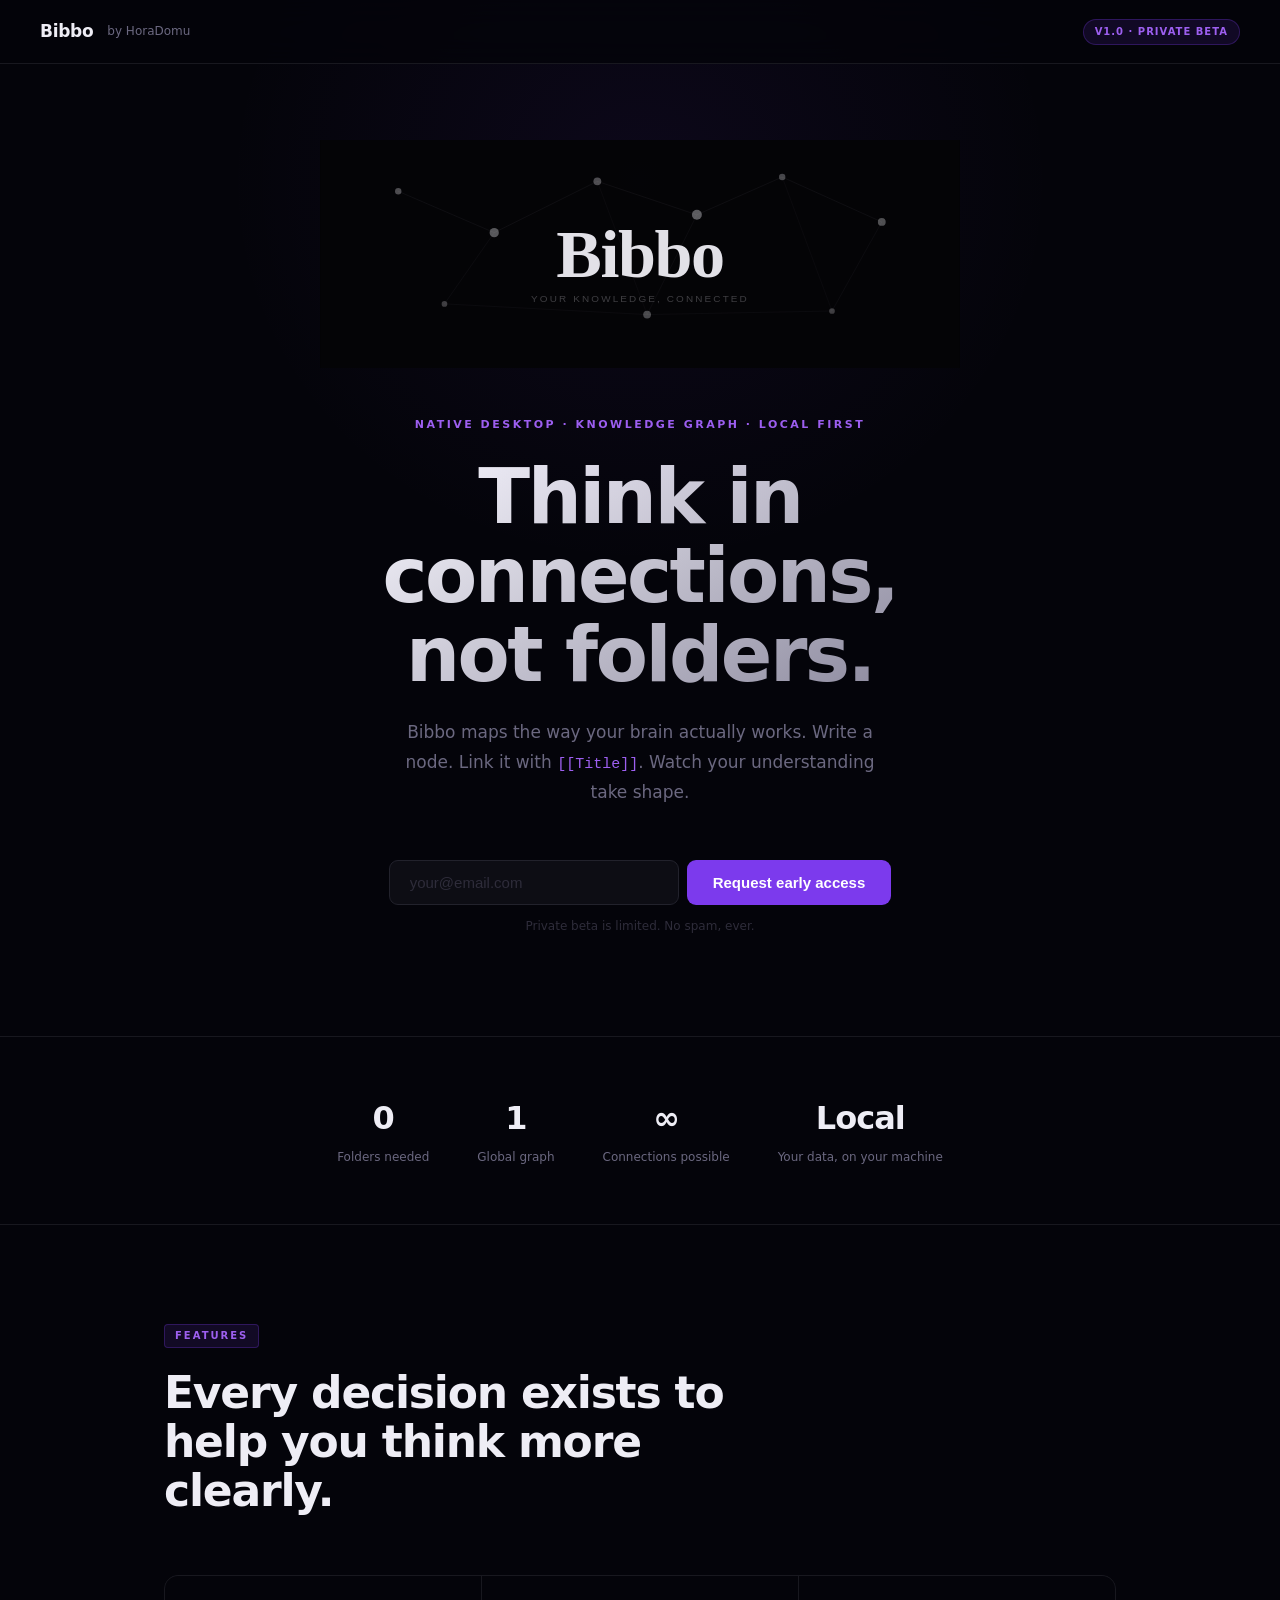
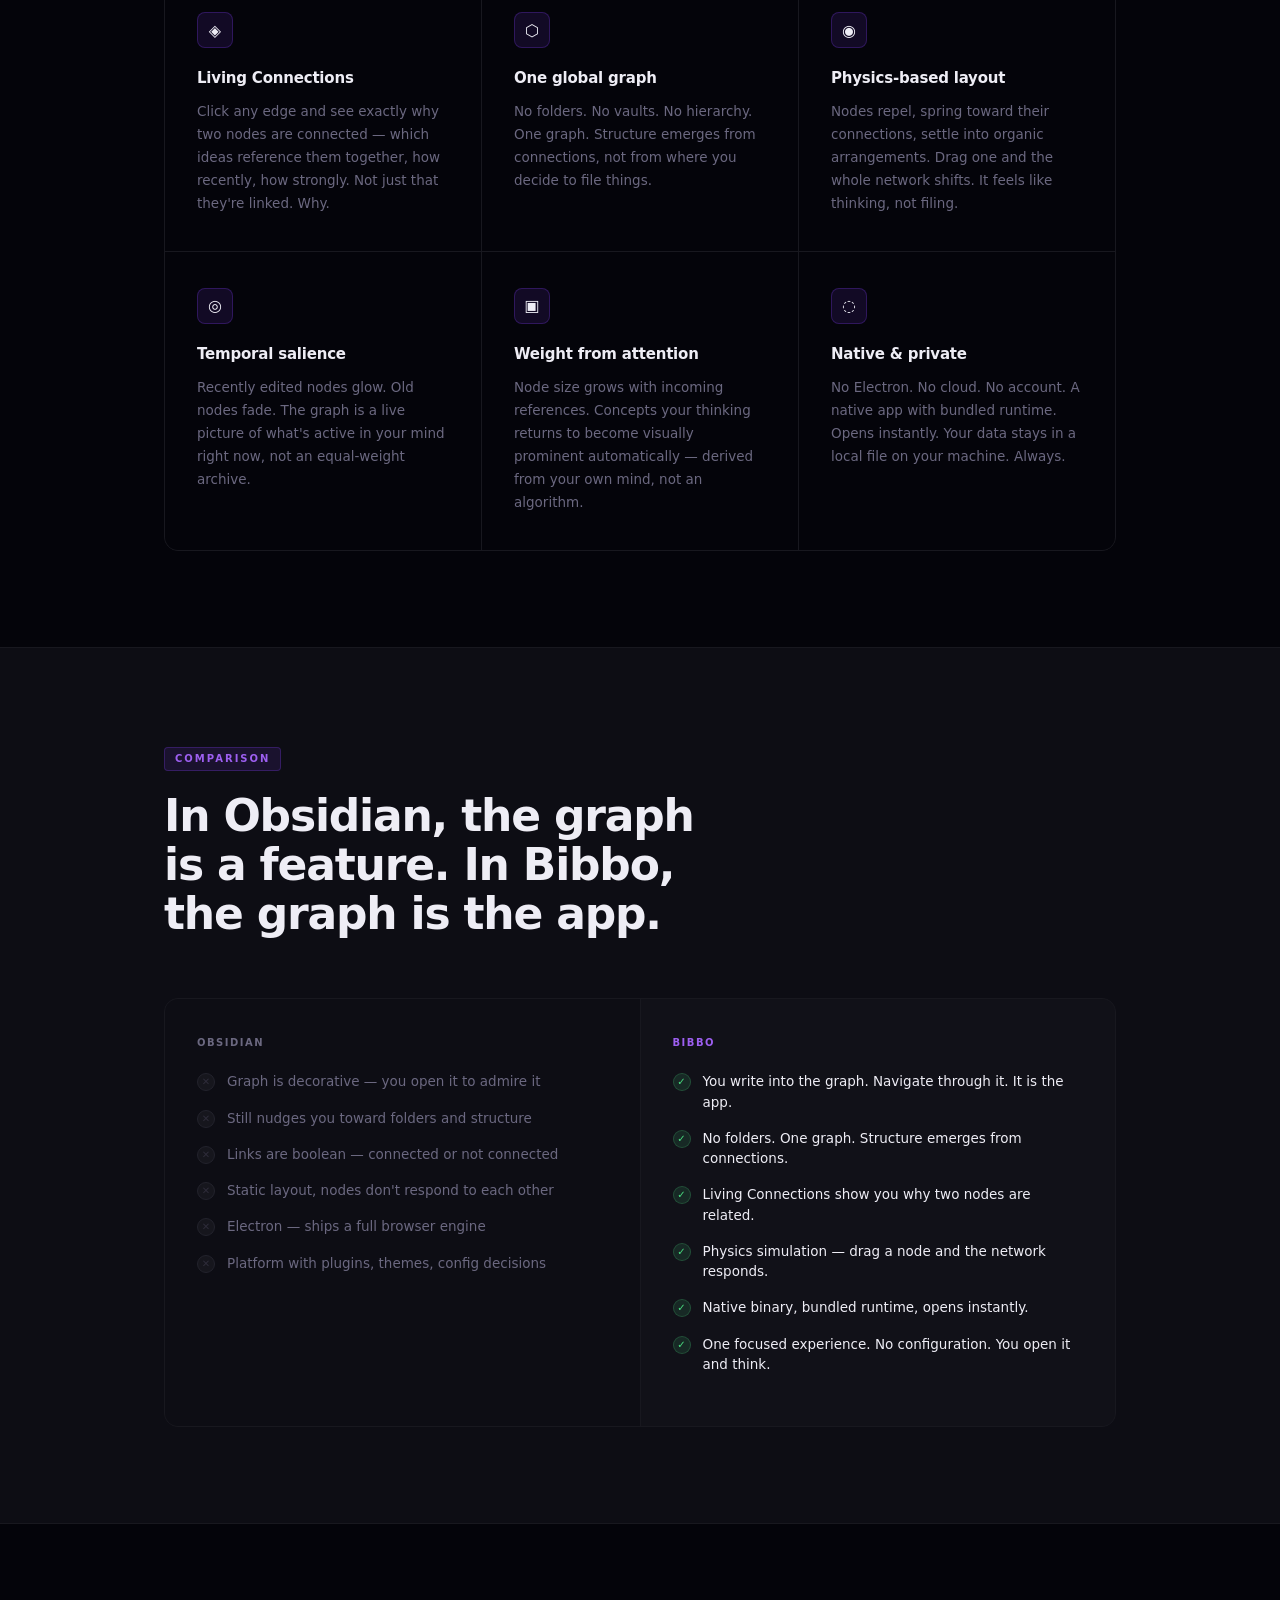
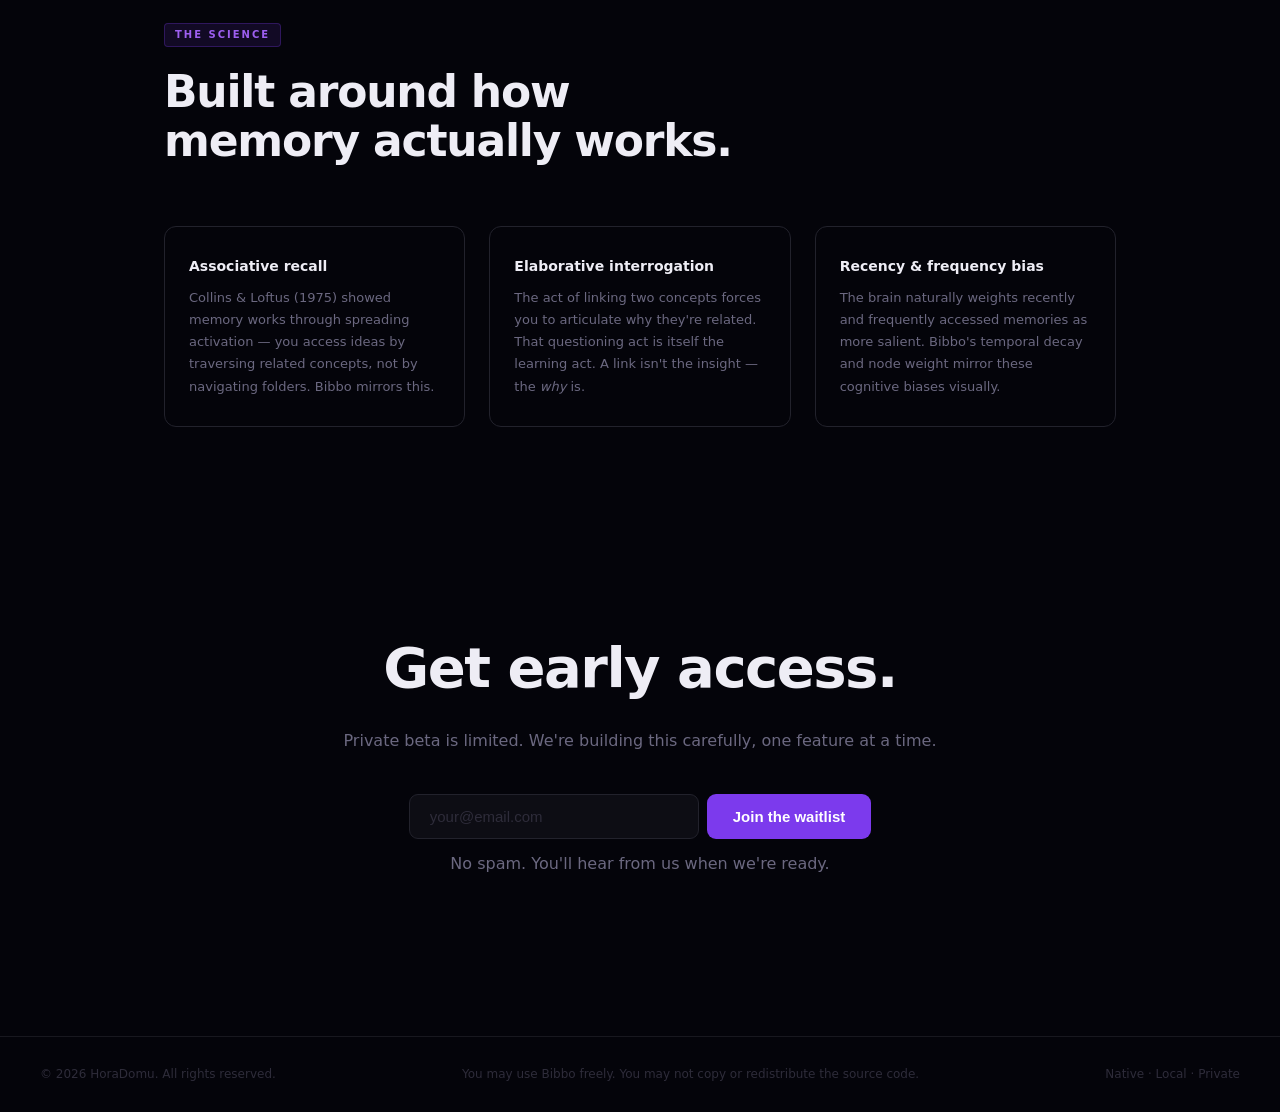
==== commit f300057a: "Mark v1.0 private beta on landing page" ====
--- a/docs/index.html
+++ b/docs/index.html
@@ -463,7 +463,7 @@
       <a class="nav-logo" href="#">Bibbo</a>
       <span class="nav-by">by <a href="https://github.com/HoraDomu" target="_blank" rel="noopener">HoraDomu</a></span>
     </div>
-    <span class="beta-pill">Private Beta</span>
+    <span class="beta-pill">v1.0 · Private Beta</span>
   </nav>
 
   <!-- Hero -->
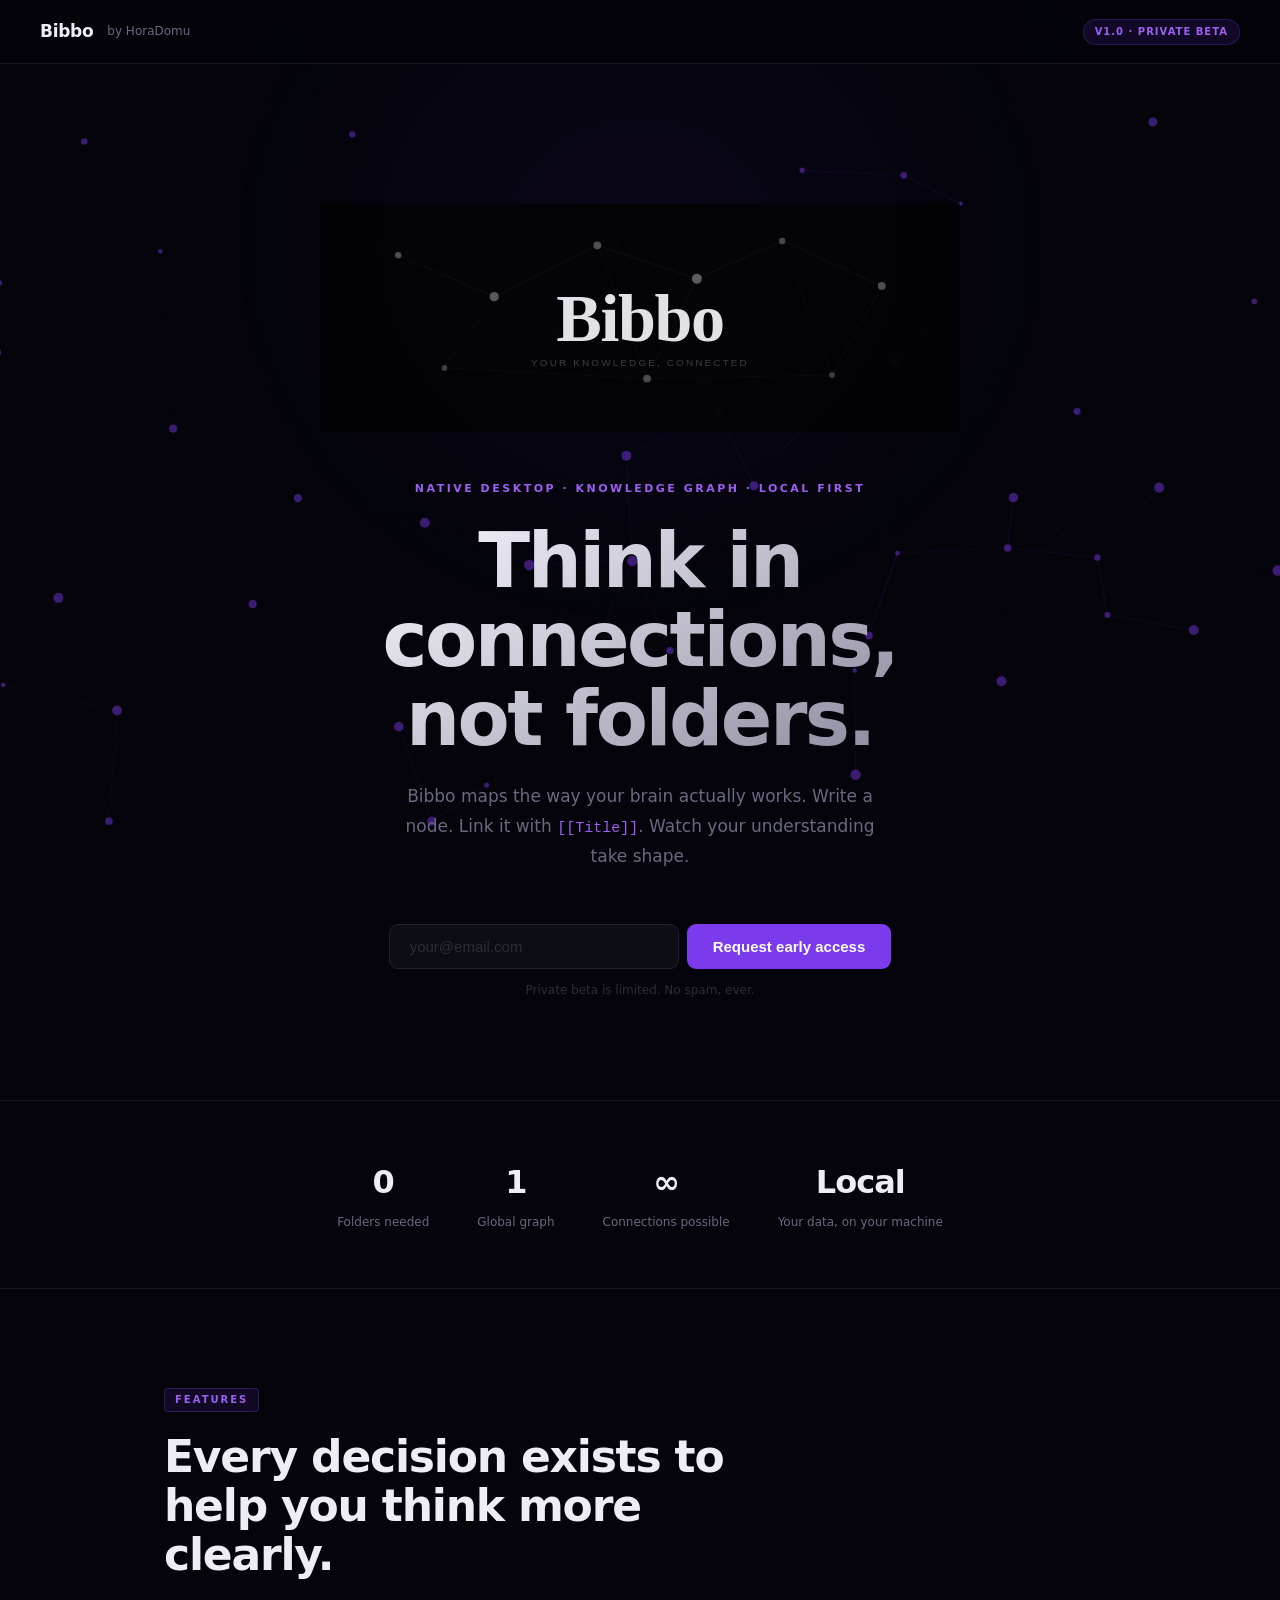
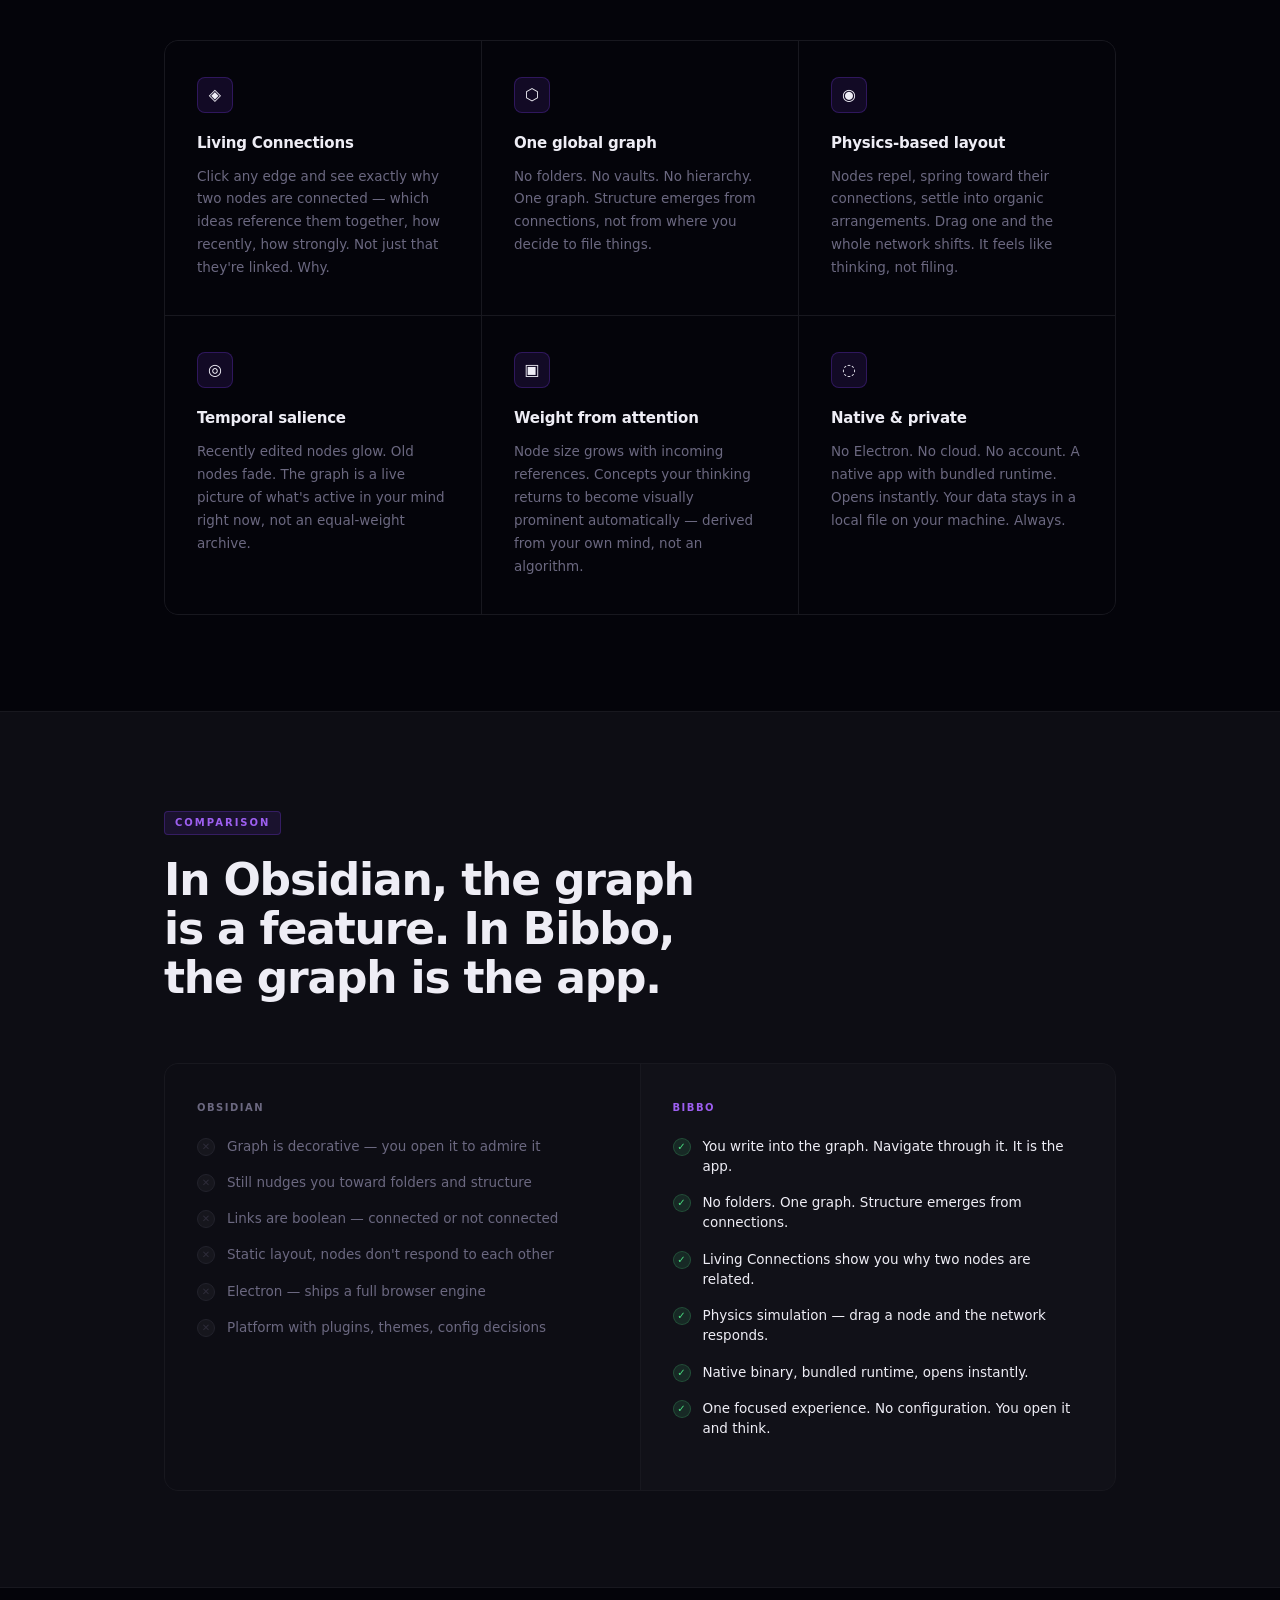
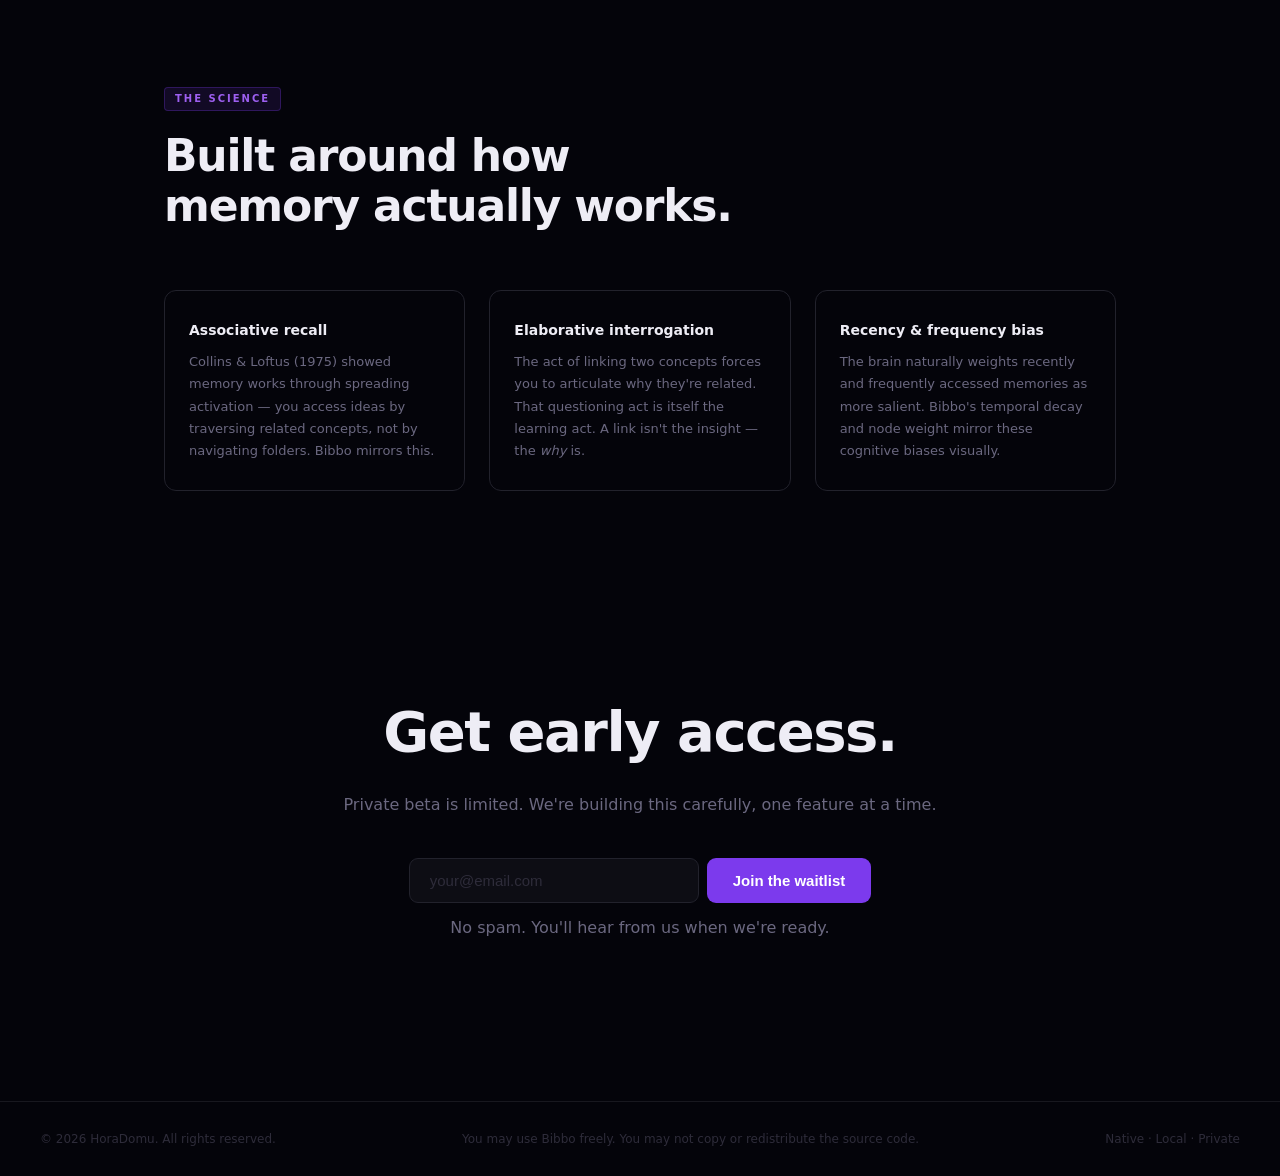
==== commit 988385af: "Add animated node canvas background to landing page" ====
--- a/docs/index.html
+++ b/docs/index.html
@@ -453,9 +453,20 @@
       nav { padding: 16px 20px; }
       footer { flex-direction: column; }
     }
+
+    #bg-canvas {
+      position: fixed;
+      inset: 0;
+      z-index: 0;
+      pointer-events: none;
+    }
+
+    body > *:not(#bg-canvas) { position: relative; z-index: 1; }
   </style>
 </head>
 <body>
+
+<canvas id="bg-canvas"></canvas>
 
   <!-- Nav -->
   <nav>
@@ -619,6 +630,69 @@
   </footer>
 
   <script>
+    // Animated node graph background
+    (function() {
+      const canvas = document.getElementById('bg-canvas');
+      const ctx = canvas.getContext('2d');
+      let W, H, nodes;
+
+      function resize() {
+        W = canvas.width  = window.innerWidth;
+        H = canvas.height = window.innerHeight;
+      }
+
+      function init() {
+        resize();
+        const count = Math.min(50, Math.floor((W * H) / 20000));
+        nodes = [];
+        for (let i = 0; i < count; i++) {
+          const speed = 0.12 + Math.random() * 0.16;
+          const angle = Math.random() * Math.PI * 2;
+          nodes.push({
+            x: Math.random() * W, y: Math.random() * H,
+            vx: Math.cos(angle) * speed, vy: Math.sin(angle) * speed,
+            r: 2 + Math.random() * 3.5
+          });
+        }
+      }
+
+      function frame() {
+        ctx.clearRect(0, 0, W, H);
+        for (const n of nodes) {
+          n.x += n.vx; n.y += n.vy;
+          if (n.x < -20) { n.x = -20; n.vx = Math.abs(n.vx); }
+          if (n.x > W+20) { n.x = W+20; n.vx = -Math.abs(n.vx); }
+          if (n.y < -20) { n.y = -20; n.vy = Math.abs(n.vy); }
+          if (n.y > H+20) { n.y = H+20; n.vy = -Math.abs(n.vy); }
+        }
+        for (let i = 0; i < nodes.length; i++) {
+          for (let j = i + 1; j < nodes.length; j++) {
+            const dx = nodes[i].x - nodes[j].x, dy = nodes[i].y - nodes[j].y;
+            const d = Math.sqrt(dx*dx + dy*dy);
+            if (d < 200) {
+              ctx.strokeStyle = `rgba(124,58,237,${(1 - d/200) * 0.18})`;
+              ctx.lineWidth = 1;
+              ctx.beginPath();
+              ctx.moveTo(nodes[i].x, nodes[i].y);
+              ctx.lineTo(nodes[j].x, nodes[j].y);
+              ctx.stroke();
+            }
+          }
+        }
+        for (const n of nodes) {
+          ctx.beginPath();
+          ctx.arc(n.x, n.y, n.r, 0, Math.PI * 2);
+          ctx.fillStyle = 'rgba(124,58,237,0.45)';
+          ctx.fill();
+        }
+        requestAnimationFrame(frame);
+      }
+
+      window.addEventListener('resize', resize);
+      init();
+      frame();
+    })();
+
     function join(e, formId, doneId, emailId) {
       e.preventDefault();
       const email = encodeURIComponent(document.getElementById(emailId).value);
